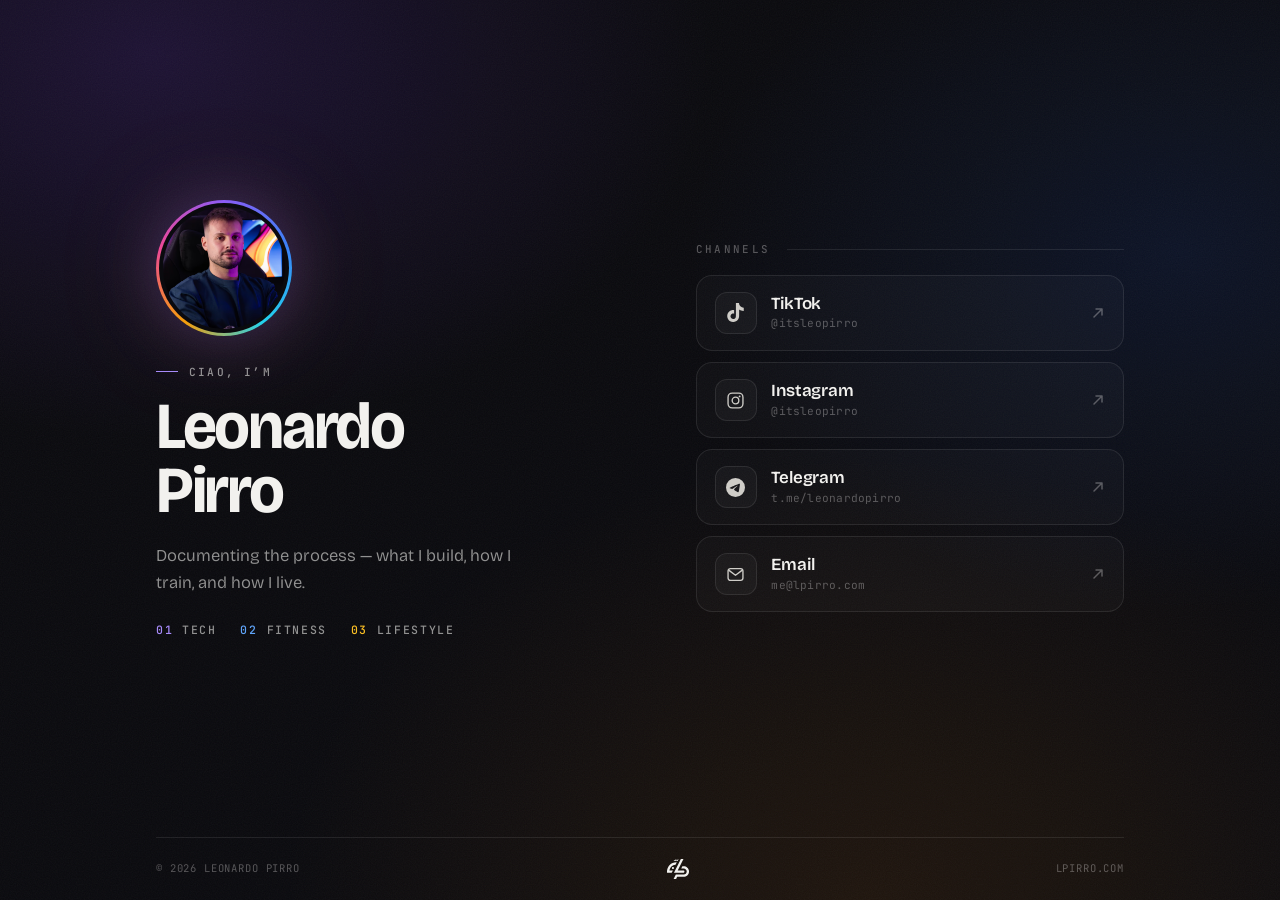
==== index.html @ 0eef1002 "Move brand logo from header to footer center Co-Authored-By: Claude Fable 5 <noreply@anthropic.com>" ====
<!doctype html>
<html lang="en">
<head>
  <meta charset="utf-8">
  <meta name="viewport" content="width=device-width, initial-scale=1, viewport-fit=cover">
  <title>Leonardo Pirro — Tech, Fitness &amp; Lifestyle</title>
  <meta name="description" content="Leonardo Pirro — content creator sharing tech, fitness and lifestyle. Find me on TikTok, Instagram and Telegram.">
  <meta name="color-scheme" content="dark">
  <meta name="theme-color" content="#0a0a0e">
  <link rel="canonical" href="https://lpirro.com/">

  <meta property="og:type" content="website">
  <meta property="og:url" content="https://lpirro.com/">
  <meta property="og:title" content="Leonardo Pirro — Tech, Fitness &amp; Lifestyle">
  <meta property="og:description" content="Content creator sharing tech, fitness and lifestyle. Find me on TikTok, Instagram and Telegram.">
  <meta property="og:image" content="https://lpirro.com/assets/profile.jpg">
  <meta name="twitter:card" content="summary">
  <meta name="twitter:title" content="Leonardo Pirro — Tech, Fitness &amp; Lifestyle">
  <meta name="twitter:image" content="https://lpirro.com/assets/profile.jpg">

  <link rel="icon" href="assets/favicon.svg" type="image/svg+xml">
  <link rel="icon" type="image/png" sizes="48x48" href="assets/favicon.png">
  <link rel="apple-touch-icon" href="assets/apple-touch-icon.png">

  <link rel="preconnect" href="https://fonts.googleapis.com">
  <link rel="preconnect" href="https://fonts.gstatic.com" crossorigin>
  <link href="https://fonts.googleapis.com/css2?family=Bricolage+Grotesque:opsz,wght@12..96,200..800&family=JetBrains+Mono:wght@400;500&display=swap" rel="stylesheet">

  <script type="application/ld+json">
  {
    "@context": "https://schema.org",
    "@type": "Person",
    "name": "Leonardo Pirro",
    "url": "https://lpirro.com",
    "email": "mailto:me@lpirro.com",
    "image": "https://lpirro.com/assets/profile.jpg",
    "sameAs": [
      "https://www.tiktok.com/@itsleopirro",
      "https://www.instagram.com/itsleopirro/",
      "https://t.me/leonardopirro"
    ],
    "knowsAbout": ["Technology", "Fitness", "Lifestyle"]
  }
  </script>

  <style>
    :root {
      --bg: #0a0a0e;
      --ink: #f2f1ee;
      --dim: rgba(242, 241, 238, 0.58);
      --faint: rgba(242, 241, 238, 0.32);
      --hairline: rgba(255, 255, 255, 0.09);
      --card: rgba(255, 255, 255, 0.025);
      --violet: #a78bfa;
      --blue: #60a5fa;
      --amber: #fbbf24;
      --font-display: "Bricolage Grotesque", "Helvetica Neue", Helvetica, sans-serif;
      --font-mono: "JetBrains Mono", ui-monospace, "SF Mono", monospace;
    }

    * { margin: 0; padding: 0; box-sizing: border-box; }

    html { -webkit-text-size-adjust: 100%; }

    body {
      background: var(--bg);
      color: var(--ink);
      font-family: var(--font-display);
      font-optical-sizing: auto;
      line-height: 1.5;
      -webkit-font-smoothing: antialiased;
      -webkit-tap-highlight-color: transparent;
      min-height: 100dvh;
    }

    /* ambient studio glow — echoes the portrait's room lighting */
    body::before {
      content: "";
      position: fixed;
      inset: 0;
      z-index: -2;
      background:
        radial-gradient(900px 620px at 12% 6%, rgba(124, 58, 237, 0.17), transparent 62%),
        radial-gradient(820px 600px at 92% 28%, rgba(37, 99, 235, 0.11), transparent 60%),
        radial-gradient(950px 720px at 68% 100%, rgba(217, 119, 6, 0.10), transparent 62%);
    }

    /* film grain */
    body::after {
      content: "";
      position: fixed;
      inset: 0;
      z-index: -1;
      pointer-events: none;
      opacity: 0.05;
      background-image: url("data:image/svg+xml,%3Csvg xmlns='http://www.w3.org/2000/svg' width='180' height='180'%3E%3Cfilter id='n'%3E%3CfeTurbulence type='fractalNoise' baseFrequency='0.85' numOctaves='2' stitchTiles='stitch'/%3E%3C/filter%3E%3Crect width='100%25' height='100%25' filter='url(%23n)'/%3E%3C/svg%3E");
    }

    ::selection { background: rgba(139, 92, 246, 0.45); color: var(--ink); }

    .page {
      min-height: 100dvh;
      display: flex;
      flex-direction: column;
      max-width: 30rem;
      margin: 0 auto;
      padding: clamp(2.5rem, 8vh, 4rem) 1.5rem 0;
    }

    main { flex: 1; }

    /* ---------- identity ---------- */

    .avatar {
      width: clamp(104px, 12vw, 136px);
      margin-bottom: 1.75rem;
    }

    @property --ang {
      syntax: "<angle>";
      initial-value: 0deg;
      inherits: false;
    }

    .avatar-ring {
      padding: 3px;
      border-radius: 50%;
      background: conic-gradient(from var(--ang),
        #8b5cf6, #3b82f6, #22d3ee, #f59e0b, #ec4899, #8b5cf6);
      box-shadow:
        0 0 70px -12px rgba(139, 92, 246, 0.45),
        0 0 120px -18px rgba(245, 158, 11, 0.28);
      animation: spin 9s linear infinite;
    }

    @keyframes spin { to { --ang: 360deg; } }

    .avatar-core {
      padding: 4px;
      background: var(--bg);
      border-radius: 50%;
    }

    .avatar-clip {
      border-radius: 50%;
      overflow: hidden;
    }

    .avatar img {
      display: block;
      width: 100%;
      height: auto;
      transform: scale(1.14);
      transform-origin: 46% 36%;
    }

    .eyebrow {
      display: flex;
      align-items: center;
      gap: 0.65rem;
      font-family: var(--font-mono);
      font-size: 0.7rem;
      font-weight: 500;
      letter-spacing: 0.2em;
      text-transform: uppercase;
      color: var(--dim);
      margin-bottom: 0.9rem;
    }

    .eyebrow::before {
      content: "";
      width: 1.4rem;
      height: 1px;
      background: var(--violet);
    }

    h1 {
      font-size: clamp(2.7rem, 9vw, 4.1rem);
      font-weight: 700;
      font-stretch: 95%;
      line-height: 0.98;
      letter-spacing: -0.035em;
      margin-bottom: 1.15rem;
    }

    .bio {
      font-size: 1.04rem;
      font-weight: 350;
      color: var(--dim);
      line-height: 1.65;
      max-width: 34ch;
      margin-bottom: 1.5rem;
    }

    .topics {
      list-style: none;
      display: flex;
      flex-wrap: wrap;
      gap: 0.5rem 1.5rem;
      font-family: var(--font-mono);
      font-size: 0.72rem;
      font-weight: 500;
      letter-spacing: 0.14em;
      text-transform: uppercase;
      color: var(--dim);
      margin-bottom: 3rem;
    }

    .topics .n { margin-right: 0.55rem; }
    .topics .n1 { color: var(--violet); }
    .topics .n2 { color: var(--blue); }
    .topics .n3 { color: var(--amber); }

    /* ---------- links ---------- */

    .channels-label {
      display: flex;
      align-items: center;
      gap: 1rem;
      font-family: var(--font-mono);
      font-size: 0.68rem;
      font-weight: 500;
      letter-spacing: 0.22em;
      text-transform: uppercase;
      color: var(--faint);
      margin-bottom: 1.1rem;
    }

    .channels-label::after {
      content: "";
      flex: 1;
      height: 1px;
      background: var(--hairline);
    }

    .links ul {
      list-style: none;
      display: flex;
      flex-direction: column;
      gap: 0.7rem;
    }

    .card {
      display: flex;
      align-items: center;
      gap: 0.9rem;
      padding: 0.85rem 1rem;
      border: 1px solid var(--hairline);
      border-radius: 1rem;
      background: var(--card);
      text-decoration: none;
      color: var(--ink);
      transition: border-color 0.25s ease, transform 0.25s cubic-bezier(0.4, 0, 0.2, 1), box-shadow 0.25s ease, background-color 0.25s ease;
    }

    .tile {
      flex: none;
      width: 42px;
      height: 42px;
      border-radius: 0.75rem;
      display: grid;
      place-items: center;
      border: 1px solid var(--hairline);
      background: rgba(255, 255, 255, 0.03);
      color: #cfcdc8;
      transition: color 0.25s ease, border-color 0.25s ease, background-color 0.25s ease;
    }

    .tile svg { width: 19px; height: 19px; }

    .meta { display: flex; flex-direction: column; gap: 0.1rem; min-width: 0; }

    .platform {
      font-size: 1.06rem;
      font-weight: 600;
      letter-spacing: -0.01em;
      line-height: 1.2;
    }

    .handle {
      font-family: var(--font-mono);
      font-size: 0.7rem;
      color: var(--faint);
      letter-spacing: 0.02em;
      white-space: nowrap;
      overflow: hidden;
      text-overflow: ellipsis;
    }

    .arrow {
      margin-left: auto;
      flex: none;
      color: var(--faint);
      transition: color 0.25s ease, transform 0.25s cubic-bezier(0.4, 0, 0.2, 1);
    }

    .card:hover,
    .card:focus-visible {
      border-color: color-mix(in srgb, var(--acc) 50%, transparent);
      background: color-mix(in srgb, var(--acc) 4%, var(--card));
      transform: translateY(-2px);
      box-shadow: 0 14px 38px -14px color-mix(in srgb, var(--acc) 38%, transparent);
    }

    .card:hover .tile,
    .card:focus-visible .tile {
      color: var(--acc);
      border-color: color-mix(in srgb, var(--acc) 45%, transparent);
      background: color-mix(in srgb, var(--acc) 10%, transparent);
    }

    .card:hover .arrow,
    .card:focus-visible .arrow {
      color: var(--acc);
      transform: translate(2px, -2px);
    }

    .card:focus-visible {
      outline: 2px solid color-mix(in srgb, var(--acc) 70%, transparent);
      outline-offset: 2px;
    }

    /* ---------- footer ---------- */

    footer {
      display: flex;
      justify-content: space-between;
      align-items: center;
      gap: 1rem;
      border-top: 1px solid var(--hairline);
      margin-top: 3.5rem;
      padding: 1.3rem 0 max(1.3rem, env(safe-area-inset-bottom));
      font-family: var(--font-mono);
      font-size: 0.66rem;
      letter-spacing: 0.08em;
      text-transform: uppercase;
      color: var(--faint);
    }

    .footer-mark svg {
      display: block;
      height: 20px;
      width: auto;
      color: var(--ink);
    }

    /* ---------- entrance ---------- */

    .a {
      animation: rise 0.85s cubic-bezier(0.16, 1, 0.3, 1) both;
      animation-delay: calc(var(--i) * 75ms);
    }

    @keyframes rise {
      from { opacity: 0; transform: translateY(18px); }
      to { opacity: 1; transform: none; }
    }

    @media (prefers-reduced-motion: reduce) {
      .a, .avatar-ring { animation: none; }
      .card, .arrow, .tile { transition: none; }
    }

    /* ---------- desktop: split studio layout ---------- */

    @media (min-width: 920px) {
      .page {
        max-width: 1080px;
        padding: 3rem clamp(2rem, 5vw, 3.5rem) 0;
      }

      main {
        display: grid;
        grid-template-columns: 1.05fr 1fr;
        gap: clamp(3rem, 7vw, 6rem);
        align-items: center;
        min-height: 0;
      }

      .identity { padding-bottom: 1rem; }

      .topics { margin-bottom: 0; }

      .links { align-self: center; }

      .card { padding: 1rem 1.15rem; }

      footer { margin-top: 2rem; }
    }

    @media (min-width: 920px) and (min-height: 640px) {
      main { min-height: calc(100dvh - 11rem); }
    }
  </style>
</head>
<body>
  <div class="page">
    <main>
      <header class="identity">
        <div class="avatar a" style="--i: 0">
          <div class="avatar-ring">
            <div class="avatar-core">
              <div class="avatar-clip">
                <picture>
                  <source srcset="assets/profile.avif" type="image/avif">
                  <img src="assets/profile.jpg" alt="Leonardo Pirro in his studio" width="512" height="512" fetchpriority="high">
                </picture>
              </div>
            </div>
          </div>
        </div>

        <p class="eyebrow a" style="--i: 1">Ciao, I&rsquo;m</p>

        <h1 class="a" style="--i: 2">Leonardo<br>Pirro</h1>

        <p class="bio a" style="--i: 3">
          Documenting the process &mdash; what I build,
          how I train, and how I live.
        </p>

        <ul class="topics a" style="--i: 4">
          <li><span class="n n1">01</span>Tech</li>
          <li><span class="n n2">02</span>Fitness</li>
          <li><span class="n n3">03</span>Lifestyle</li>
        </ul>
      </header>

      <section class="links" aria-label="Social channels">
        <h2 class="channels-label a" style="--i: 5">Channels</h2>
        <ul>
          <li class="a" style="--i: 6">
            <a class="card" style="--acc: #25f4ee" href="https://www.tiktok.com/@itsleopirro" target="_blank" rel="me noopener">
              <span class="tile" aria-hidden="true">
                <svg viewBox="0 0 24 24" fill="currentColor"><path d="M12.525.02c1.31-.02 2.61-.01 3.91-.02.08 1.53.63 3.09 1.75 4.17 1.12 1.11 2.7 1.62 4.24 1.79v4.03c-1.44-.05-2.89-.35-4.2-.97-.57-.26-1.1-.59-1.62-.93-.01 2.92.01 5.84-.02 8.75-.08 1.4-.54 2.79-1.35 3.94-1.31 1.92-3.58 3.17-5.91 3.21-1.43.08-2.86-.31-4.08-1.03-2.02-1.19-3.44-3.37-3.65-5.71-.02-.5-.03-1-.01-1.49.18-1.9 1.12-3.72 2.58-4.96 1.66-1.44 3.98-2.13 6.15-1.72.02 1.48-.04 2.96-.04 4.44-.99-.32-2.15-.23-3.02.37-.63.41-1.11 1.04-1.36 1.75-.21.51-.15 1.07-.14 1.61.24 1.64 1.82 3.02 3.5 2.87 1.12-.01 2.19-.66 2.77-1.61.19-.33.4-.67.41-1.06.1-1.79.06-3.57.07-5.36.01-4.03-.01-8.05.02-12.07z"/></svg>
              </span>
              <span class="meta">
                <span class="platform">TikTok</span>
                <span class="handle">@itsleopirro</span>
              </span>
              <svg class="arrow" aria-hidden="true" width="14" height="14" viewBox="0 0 14 14" fill="none"><path d="M3 11 11 3M5 3h6v6" stroke="currentColor" stroke-width="1.5" stroke-linecap="round" stroke-linejoin="round"/></svg>
            </a>
          </li>
          <li class="a" style="--i: 7">
            <a class="card" style="--acc: #e1306c" href="https://www.instagram.com/itsleopirro/" target="_blank" rel="me noopener">
              <span class="tile" aria-hidden="true">
                <svg viewBox="0 0 24 24" fill="none"><rect x="2.6" y="2.6" width="18.8" height="18.8" rx="5.2" stroke="currentColor" stroke-width="1.7"/><circle cx="12" cy="12" r="4.2" stroke="currentColor" stroke-width="1.7"/><circle cx="17.2" cy="6.8" r="1.2" fill="currentColor"/></svg>
              </span>
              <span class="meta">
                <span class="platform">Instagram</span>
                <span class="handle">@itsleopirro</span>
              </span>
              <svg class="arrow" aria-hidden="true" width="14" height="14" viewBox="0 0 14 14" fill="none"><path d="M3 11 11 3M5 3h6v6" stroke="currentColor" stroke-width="1.5" stroke-linecap="round" stroke-linejoin="round"/></svg>
            </a>
          </li>
          <li class="a" style="--i: 8">
            <a class="card" style="--acc: #2aabee" href="https://t.me/leonardopirro" target="_blank" rel="me noopener">
              <span class="tile" aria-hidden="true">
                <svg viewBox="0 0 24 24" fill="currentColor"><path d="M11.944 0A12 12 0 0 0 0 12a12 12 0 0 0 12 12 12 12 0 0 0 12-12A12 12 0 0 0 12 0a12 12 0 0 0-.056 0zm4.962 7.224c.1-.002.321.023.465.14a.506.506 0 0 1 .171.325c.016.093.036.306.02.472-.18 1.898-.962 6.502-1.36 8.627-.168.9-.499 1.201-.82 1.23-.696.065-1.225-.46-1.9-.902-1.056-.693-1.653-1.124-2.678-1.8-1.185-.78-.417-1.21.258-1.91.177-.184 3.247-2.977 3.307-3.23.007-.032.014-.15-.056-.212s-.174-.041-.249-.024c-.106.024-1.793 1.14-5.061 3.345-.48.33-.913.49-1.302.48-.428-.008-1.252-.241-1.865-.44-.752-.245-1.349-.374-1.297-.789.027-.216.325-.437.893-.663 3.498-1.524 5.83-2.529 6.998-3.014 3.332-1.386 4.025-1.627 4.476-1.635z"/></svg>
              </span>
              <span class="meta">
                <span class="platform">Telegram</span>
                <span class="handle">t.me/leonardopirro</span>
              </span>
              <svg class="arrow" aria-hidden="true" width="14" height="14" viewBox="0 0 14 14" fill="none"><path d="M3 11 11 3M5 3h6v6" stroke="currentColor" stroke-width="1.5" stroke-linecap="round" stroke-linejoin="round"/></svg>
            </a>
          </li>
          <li class="a" style="--i: 9">
            <a class="card" style="--acc: #fbbf24" href="mailto:me@lpirro.com">
              <span class="tile" aria-hidden="true">
                <svg viewBox="0 0 24 24" fill="none"><rect x="2.6" y="4.6" width="18.8" height="14.8" rx="3" stroke="currentColor" stroke-width="1.7"/><path d="m3.8 6.8 8.2 6.2 8.2-6.2" stroke="currentColor" stroke-width="1.7" stroke-linecap="round" stroke-linejoin="round"/></svg>
              </span>
              <span class="meta">
                <span class="platform">Email</span>
                <span class="handle">me@lpirro.com</span>
              </span>
              <svg class="arrow" aria-hidden="true" width="14" height="14" viewBox="0 0 14 14" fill="none"><path d="M3 11 11 3M5 3h6v6" stroke="currentColor" stroke-width="1.5" stroke-linecap="round" stroke-linejoin="round"/></svg>
            </a>
          </li>
        </ul>
      </section>
    </main>

    <footer class="a" style="--i: 10">
      <span>&copy; <span id="y">2026</span> Leonardo Pirro</span>
      <span class="footer-mark" aria-hidden="true">
        <svg viewBox="0 0 1084 984" fill="currentColor" xmlns="http://www.w3.org/2000/svg">
          <path d="M571.72 0L418.34 99.63H521.45L571.72 0Z"/>
          <path d="M471.71 0L318.33 99.63H421.44L471.71 0Z"/>
          <path d="M821.82 355.11H757.39L699.72 469H821.82C903.44 469 969.82 535.41 969.82 617C969.82 698.59 903.41 765 821.82 765H432.7L416.92 796.3C384.27 861.12 338.28 952.09 322.16 984H449.76C465.56 952.74 485.02 914.22 502.81 878.95H821.81C966.23 878.95 1083.71 761.47 1083.71 617.05C1083.71 472.63 966.24 355.11 821.82 355.11Z"/>
          <path d="M857.76 618.59C857.76 603.489 851.761 589.006 841.083 578.327C830.404 567.649 815.921 561.65 800.82 561.65H526.39L810.34 0H683L342.15 675.53H802.59C817.384 675.075 831.419 668.875 841.719 658.245C852.018 647.615 857.772 633.391 857.76 618.59Z"/>
          <path d="M290.64 561.08H121C122.74 551.31 125 540.65 127.87 529.37C144.41 464.84 173.51 411.32 214.35 370.29C265.09 319.29 334.15 288.61 420.18 278.6L480 160C403.79 160.54 334.73 172.84 274.66 196.61C219.75 218.34 171.66 249.83 131.76 290.23C-0.76004 424.39 -2.43357e-05 611.38 -2.43357e-05 619.28L0.679976 676.09H232.61L290.64 561.08Z"/>
          <path d="M292.65 493.53C319.988 493.53 342.15 471.368 342.15 444.03C342.15 416.692 319.988 394.53 292.65 394.53C265.312 394.53 243.15 416.692 243.15 444.03C243.15 471.368 265.312 493.53 292.65 493.53Z"/>
        </svg>
      </span>
      <span>lpirro.com</span>
    </footer>
  </div>

  <script>document.getElementById("y").textContent = new Date().getFullYear();</script>
</body>
</html>
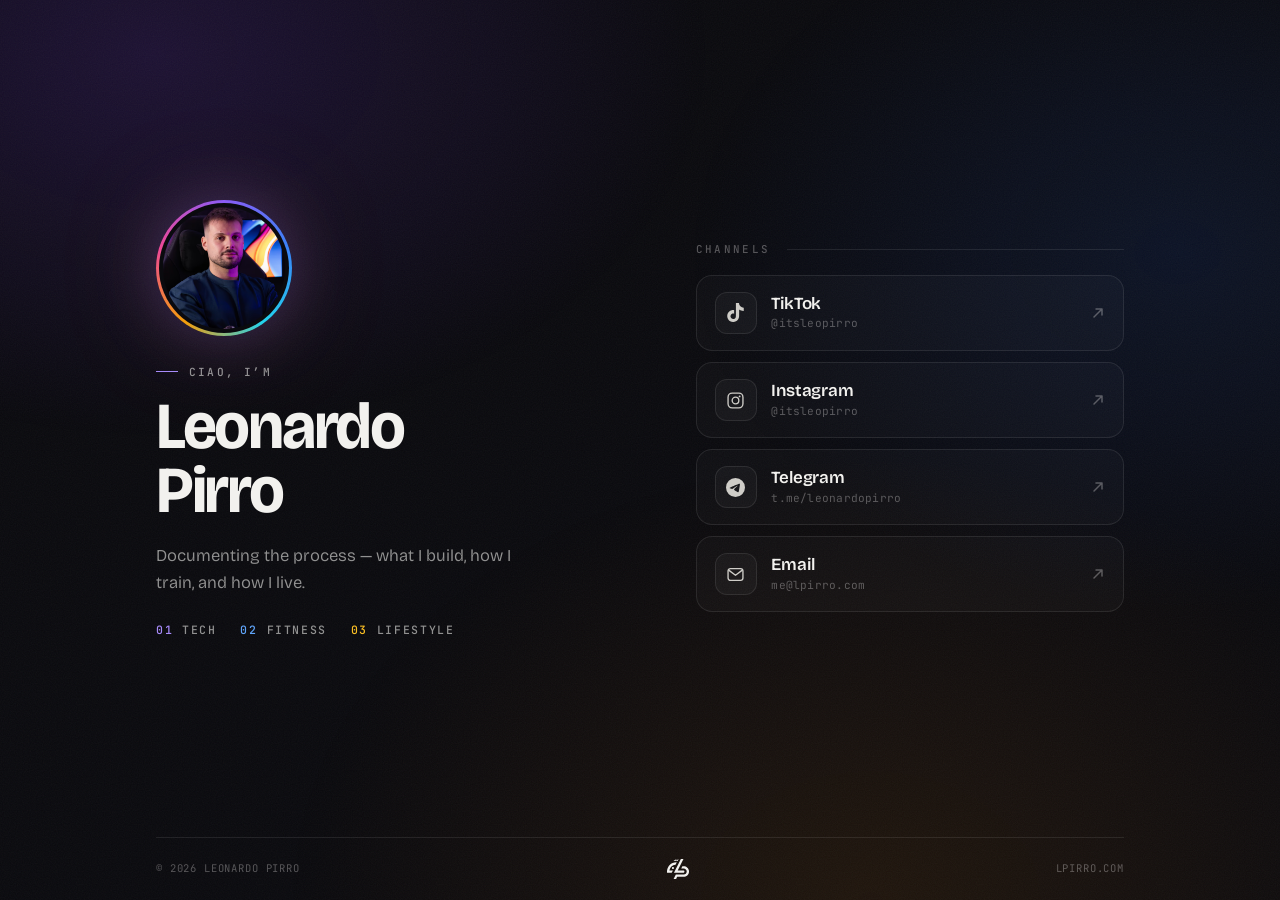
==== commit 6c309597: "Add Google Analytics (GA4) gtag.js with measurement ID G-3M2TTQP90J, plus a channel_click event (wit" ====
--- a/index.html
+++ b/index.html
@@ -3,20 +3,34 @@
 <head>
   <meta charset="utf-8">
   <meta name="viewport" content="width=device-width, initial-scale=1, viewport-fit=cover">
-  <title>Leonardo Pirro — Tech, Fitness &amp; Lifestyle</title>
-  <meta name="description" content="Leonardo Pirro — content creator sharing tech, fitness and lifestyle. Find me on TikTok, Instagram and Telegram.">
+
+  <!-- Google Analytics (GA4) -->
+  <script async src="https://www.googletagmanager.com/gtag/js?id=G-3M2TTQP90J"></script>
+  <script>
+    window.dataLayer = window.dataLayer || [];
+    function gtag(){dataLayer.push(arguments);}
+    gtag("js", new Date());
+    gtag("config", "G-3M2TTQP90J");
+  </script>
+
+  <title>Leonardo Pirro - Connect with me</title>
+  <meta name="description" content="Tech, fitness e lifestyle. Qui puoi trovare tutti i miei link social e la mia email.">
   <meta name="color-scheme" content="dark">
   <meta name="theme-color" content="#0a0a0e">
   <link rel="canonical" href="https://lpirro.com/">
 
   <meta property="og:type" content="website">
   <meta property="og:url" content="https://lpirro.com/">
-  <meta property="og:title" content="Leonardo Pirro — Tech, Fitness &amp; Lifestyle">
-  <meta property="og:description" content="Content creator sharing tech, fitness and lifestyle. Find me on TikTok, Instagram and Telegram.">
-  <meta property="og:image" content="https://lpirro.com/assets/profile.jpg">
-  <meta name="twitter:card" content="summary">
-  <meta name="twitter:title" content="Leonardo Pirro — Tech, Fitness &amp; Lifestyle">
-  <meta name="twitter:image" content="https://lpirro.com/assets/profile.jpg">
+  <meta property="og:title" content="Leonardo Pirro - Connect with me">
+  <meta property="og:description" content="Tech, fitness e lifestyle. Qui puoi trovare tutti i miei link social e la mia email.">
+  <meta property="og:image" content="https://lpirro.com/assets/og.jpg">
+  <meta property="og:image:width" content="1200">
+  <meta property="og:image:height" content="630">
+  <meta property="og:image:alt" content="Leonardo Pirro — Follow me">
+  <meta name="twitter:card" content="summary_large_image">
+  <meta name="twitter:title" content="Leonardo Pirro - Connect with me">
+  <meta name="twitter:description" content="Tech, fitness e lifestyle. Qui puoi trovare tutti i miei link social e la mia email.">
+  <meta name="twitter:image" content="https://lpirro.com/assets/og.jpg">
 
   <link rel="icon" href="assets/favicon.svg" type="image/svg+xml">
   <link rel="icon" type="image/png" sizes="48x48" href="assets/favicon.png">
@@ -497,6 +511,17 @@
     </footer>
   </div>
 
-  <script>document.getElementById("y").textContent = new Date().getFullYear();</script>
+  <script>
+    document.getElementById("y").textContent = new Date().getFullYear();
+    document.querySelectorAll(".card").forEach(function (card) {
+      card.addEventListener("click", function () {
+        if (typeof gtag === "function") {
+          gtag("event", "channel_click", {
+            channel: card.querySelector(".platform").textContent.trim()
+          });
+        }
+      });
+    });
+  </script>
 </body>
 </html>
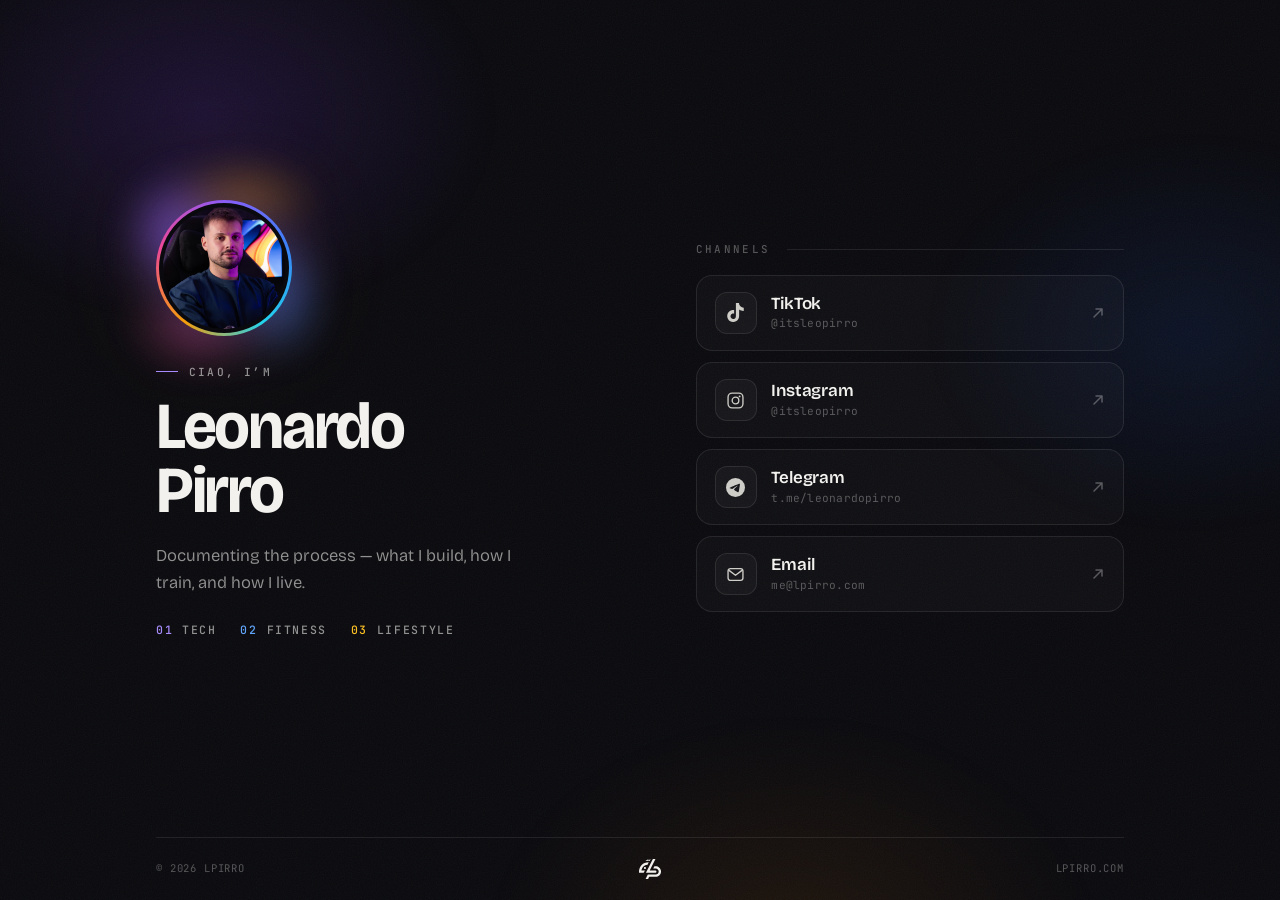
==== commit e2228658: "Add speech-like aura animation and update footer text The avatar halo now pulses outward in an irreg" ====
--- a/index.html
+++ b/index.html
@@ -87,16 +87,64 @@
       min-height: 100dvh;
     }
 
-    /* ambient studio glow — echoes the portrait's room lighting */
-    body::before {
-      content: "";
+    /* ambient studio glow — echoes the portrait's room lighting, drifting slowly */
+    .glows {
       position: fixed;
       inset: 0;
       z-index: -2;
-      background:
-        radial-gradient(900px 620px at 12% 6%, rgba(124, 58, 237, 0.17), transparent 62%),
-        radial-gradient(820px 600px at 92% 28%, rgba(37, 99, 235, 0.11), transparent 60%),
-        radial-gradient(950px 720px at 68% 100%, rgba(217, 119, 6, 0.10), transparent 62%);
+      overflow: hidden;
+      pointer-events: none;
+    }
+
+    .glow {
+      position: absolute;
+      border-radius: 50%;
+      will-change: transform;
+    }
+
+    .glow-violet {
+      width: 64vmax;
+      height: 46vmax;
+      left: -16vmax;
+      top: -14vmax;
+      background: radial-gradient(closest-side, rgba(124, 58, 237, 0.17), transparent 72%);
+      animation: drift-a 28s ease-in-out infinite;
+    }
+
+    .glow-blue {
+      width: 58vmax;
+      height: 44vmax;
+      right: -22vmax;
+      top: 4vmax;
+      background: radial-gradient(closest-side, rgba(37, 99, 235, 0.11), transparent 72%);
+      animation: drift-b 38s ease-in-out infinite;
+    }
+
+    .glow-amber {
+      width: 68vmax;
+      height: 52vmax;
+      left: 28vmax;
+      bottom: -30vmax;
+      background: radial-gradient(closest-side, rgba(217, 119, 6, 0.10), transparent 72%);
+      animation: drift-c 46s ease-in-out infinite;
+    }
+
+    @keyframes drift-a {
+      0%, 100% { transform: translate3d(0, 0, 0) scale(1); opacity: 1; }
+      33%      { transform: translate3d(5vmax, 3vmax, 0) scale(1.1); opacity: 0.85; }
+      66%      { transform: translate3d(-3vmax, 6vmax, 0) scale(0.95); opacity: 1; }
+    }
+
+    @keyframes drift-b {
+      0%, 100% { transform: translate3d(0, 0, 0) scale(1); opacity: 0.9; }
+      40%      { transform: translate3d(-6vmax, 5vmax, 0) scale(1.12); opacity: 1; }
+      70%      { transform: translate3d(2vmax, -4vmax, 0) scale(0.97); opacity: 0.8; }
+    }
+
+    @keyframes drift-c {
+      0%, 100% { transform: translate3d(0, 0, 0) scale(1); opacity: 0.95; }
+      45%      { transform: translate3d(-7vmax, -4vmax, 0) scale(1.08); opacity: 1; }
+      75%      { transform: translate3d(4vmax, 2vmax, 0) scale(1.02); opacity: 0.85; }
     }
 
     /* film grain */
@@ -126,8 +174,67 @@
     /* ---------- identity ---------- */
 
     .avatar {
+      position: relative;
       width: clamp(104px, 12vw, 136px);
       margin-bottom: 1.75rem;
+    }
+
+    /* multicolor aura that pulses behind the portrait, like speech */
+    .avatar::before {
+      content: "";
+      position: absolute;
+      inset: -42%;
+      z-index: -1;
+      border-radius: 50%;
+      background:
+        radial-gradient(closest-side at 30% 35%, rgba(139, 92, 246, 0.60), transparent 70%),
+        radial-gradient(closest-side at 72% 62%, rgba(59, 130, 246, 0.46), transparent 70%),
+        radial-gradient(closest-side at 58% 22%, rgba(245, 158, 11, 0.36), transparent 72%),
+        radial-gradient(closest-side at 38% 75%, rgba(236, 72, 153, 0.32), transparent 72%);
+      filter: blur(16px);
+      animation: talk 7.5s ease-in-out infinite;
+      will-change: transform, opacity;
+    }
+
+    /* irregular cadence — syllables, emphasis, a pause — not a metronome */
+    @keyframes talk {
+      0%   { transform: scale(1);    opacity: 0.74; }
+      11%  { transform: scale(1.08); opacity: 0.9; }
+      21%  { transform: scale(1);    opacity: 0.77; }
+      33%  { transform: scale(1.13); opacity: 0.97; }
+      44%  { transform: scale(1.04); opacity: 0.82; }
+      57%  { transform: scale(1.17); opacity: 1; }
+      71%  { transform: scale(1.01); opacity: 0.76; }
+      83%  { transform: scale(1.08); opacity: 0.9; }
+      100% { transform: scale(1);    opacity: 0.74; }
+    }
+
+    /* soft wave radiating outward, like sound */
+    .avatar::after {
+      content: "";
+      position: absolute;
+      inset: -34%;
+      z-index: -1;
+      border-radius: 50%;
+      background: radial-gradient(closest-side,
+        transparent 55%,
+        rgba(139, 92, 246, 0.32) 72%,
+        rgba(59, 130, 246, 0.20) 83%,
+        transparent 97%);
+      filter: blur(10px);
+      opacity: 0;
+      animation: ripple 5.6s ease-out infinite;
+      will-change: transform, opacity;
+    }
+
+    @keyframes ripple {
+      0%   { transform: scale(0.92); opacity: 0; }
+      10%  { opacity: 0.58; }
+      42%  { transform: scale(1.2); opacity: 0; }
+      48%  { transform: scale(0.94); opacity: 0; }
+      57%  { opacity: 0.45; }
+      88%  { transform: scale(1.24); opacity: 0; }
+      100% { transform: scale(0.92); opacity: 0; }
     }
 
     @property --ang {
@@ -371,7 +478,7 @@
     }
 
     @media (prefers-reduced-motion: reduce) {
-      .a, .avatar-ring { animation: none; }
+      .a, .avatar-ring, .glow, .avatar::before, .avatar::after { animation: none; }
       .card, .arrow, .tile { transition: none; }
     }
 
@@ -408,6 +515,11 @@
   </style>
 </head>
 <body>
+  <div class="glows" aria-hidden="true">
+    <span class="glow glow-violet"></span>
+    <span class="glow glow-blue"></span>
+    <span class="glow glow-amber"></span>
+  </div>
   <div class="page">
     <main>
       <header class="identity">
@@ -496,7 +608,7 @@
     </main>
 
     <footer class="a" style="--i: 10">
-      <span>&copy; <span id="y">2026</span> Leonardo Pirro</span>
+      <span>&copy; <span id="y">2026</span> LPirro</span>
       <span class="footer-mark" aria-hidden="true">
         <svg viewBox="0 0 1084 984" fill="currentColor" xmlns="http://www.w3.org/2000/svg">
           <path d="M571.72 0L418.34 99.63H521.45L571.72 0Z"/>
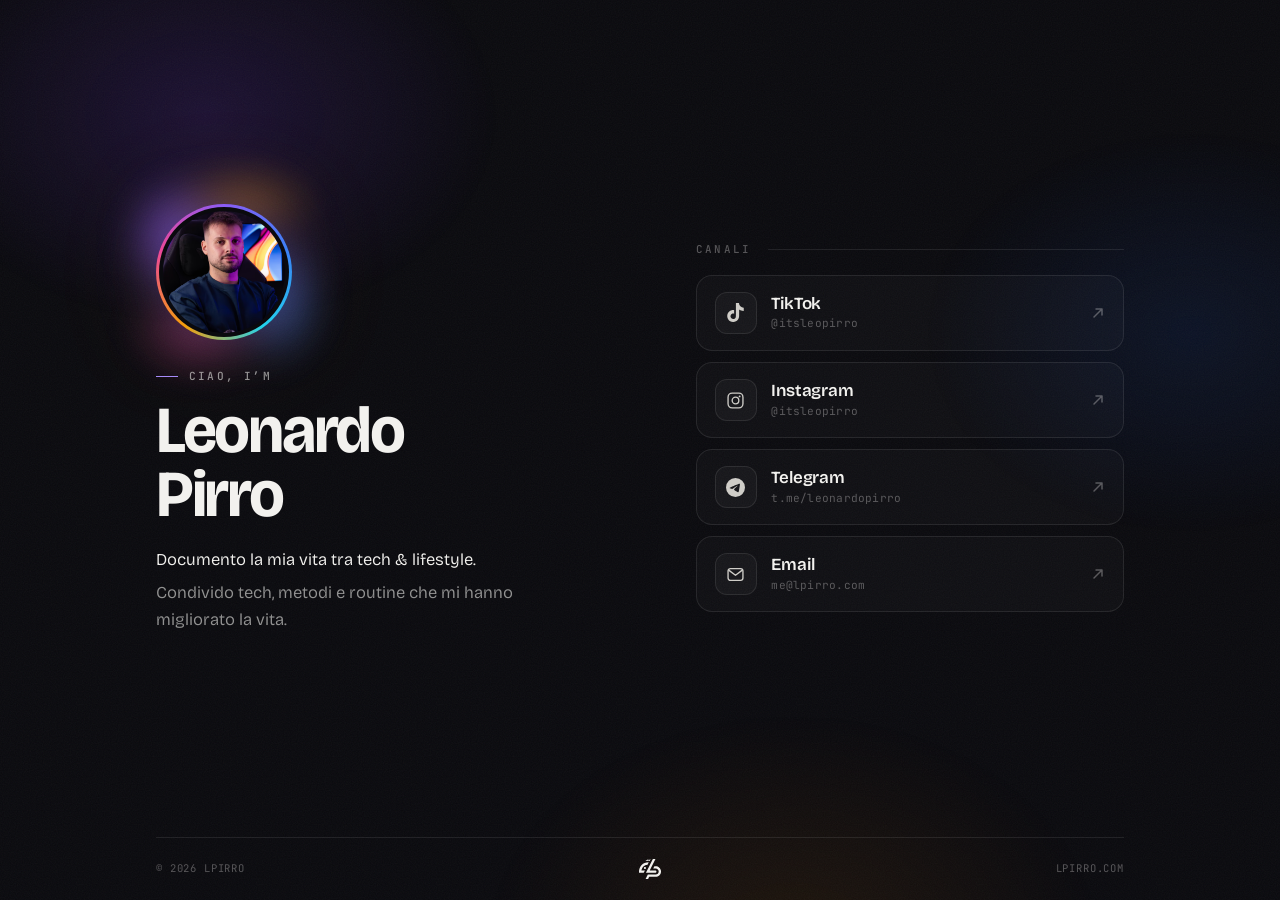
==== commit 4da13395: "Add 'Dai miei video' affiliate section and switch copy to Italian - New product cards on the home (l" ====
--- a/index.html
+++ b/index.html
@@ -1,5 +1,5 @@
 <!doctype html>
-<html lang="en">
+<html lang="it">
 <head>
   <meta charset="utf-8">
   <meta name="viewport" content="width=device-width, initial-scale=1, viewport-fit=cover">
@@ -13,23 +13,23 @@
     gtag("config", "G-3M2TTQP90J");
   </script>
 
-  <title>Leonardo Pirro - Connect with me</title>
-  <meta name="description" content="Tech, fitness e lifestyle. Qui puoi trovare tutti i miei link social e la mia email.">
+  <title>Leonardo Pirro - Tutti i miei link</title>
+  <meta name="description" content="Documento la mia vita tra tech &amp; lifestyle. Qui trovi i prodotti dei miei video, i miei canali social e la mia email.">
   <meta name="color-scheme" content="dark">
   <meta name="theme-color" content="#0a0a0e">
   <link rel="canonical" href="https://lpirro.com/">
 
   <meta property="og:type" content="website">
   <meta property="og:url" content="https://lpirro.com/">
-  <meta property="og:title" content="Leonardo Pirro - Connect with me">
-  <meta property="og:description" content="Tech, fitness e lifestyle. Qui puoi trovare tutti i miei link social e la mia email.">
+  <meta property="og:title" content="Leonardo Pirro - Tutti i miei link">
+  <meta property="og:description" content="Documento la mia vita tra tech &amp; lifestyle. Qui trovi i prodotti dei miei video, i miei canali social e la mia email.">
   <meta property="og:image" content="https://lpirro.com/assets/og.jpg">
   <meta property="og:image:width" content="1200">
   <meta property="og:image:height" content="630">
-  <meta property="og:image:alt" content="Leonardo Pirro — Follow me">
+  <meta property="og:image:alt" content="Leonardo Pirro — Seguimi">
   <meta name="twitter:card" content="summary_large_image">
-  <meta name="twitter:title" content="Leonardo Pirro - Connect with me">
-  <meta name="twitter:description" content="Tech, fitness e lifestyle. Qui puoi trovare tutti i miei link social e la mia email.">
+  <meta name="twitter:title" content="Leonardo Pirro - Tutti i miei link">
+  <meta name="twitter:description" content="Documento la mia vita tra tech &amp; lifestyle. Qui trovi i prodotti dei miei video, i miei canali social e la mia email.">
   <meta name="twitter:image" content="https://lpirro.com/assets/og.jpg">
 
   <link rel="icon" href="assets/favicon.svg" type="image/svg+xml">
@@ -57,462 +57,7 @@
   }
   </script>
 
-  <style>
-    :root {
-      --bg: #0a0a0e;
-      --ink: #f2f1ee;
-      --dim: rgba(242, 241, 238, 0.58);
-      --faint: rgba(242, 241, 238, 0.32);
-      --hairline: rgba(255, 255, 255, 0.09);
-      --card: rgba(255, 255, 255, 0.025);
-      --violet: #a78bfa;
-      --blue: #60a5fa;
-      --amber: #fbbf24;
-      --font-display: "Bricolage Grotesque", "Helvetica Neue", Helvetica, sans-serif;
-      --font-mono: "JetBrains Mono", ui-monospace, "SF Mono", monospace;
-    }
-
-    * { margin: 0; padding: 0; box-sizing: border-box; }
-
-    html { -webkit-text-size-adjust: 100%; }
-
-    body {
-      background: var(--bg);
-      color: var(--ink);
-      font-family: var(--font-display);
-      font-optical-sizing: auto;
-      line-height: 1.5;
-      -webkit-font-smoothing: antialiased;
-      -webkit-tap-highlight-color: transparent;
-      min-height: 100dvh;
-    }
-
-    /* ambient studio glow — echoes the portrait's room lighting, drifting slowly */
-    .glows {
-      position: fixed;
-      inset: 0;
-      z-index: -2;
-      overflow: hidden;
-      pointer-events: none;
-    }
-
-    .glow {
-      position: absolute;
-      border-radius: 50%;
-      will-change: transform;
-    }
-
-    .glow-violet {
-      width: 64vmax;
-      height: 46vmax;
-      left: -16vmax;
-      top: -14vmax;
-      background: radial-gradient(closest-side, rgba(124, 58, 237, 0.17), transparent 72%);
-      animation: drift-a 28s ease-in-out infinite;
-    }
-
-    .glow-blue {
-      width: 58vmax;
-      height: 44vmax;
-      right: -22vmax;
-      top: 4vmax;
-      background: radial-gradient(closest-side, rgba(37, 99, 235, 0.11), transparent 72%);
-      animation: drift-b 38s ease-in-out infinite;
-    }
-
-    .glow-amber {
-      width: 68vmax;
-      height: 52vmax;
-      left: 28vmax;
-      bottom: -30vmax;
-      background: radial-gradient(closest-side, rgba(217, 119, 6, 0.10), transparent 72%);
-      animation: drift-c 46s ease-in-out infinite;
-    }
-
-    @keyframes drift-a {
-      0%, 100% { transform: translate3d(0, 0, 0) scale(1); opacity: 1; }
-      33%      { transform: translate3d(5vmax, 3vmax, 0) scale(1.1); opacity: 0.85; }
-      66%      { transform: translate3d(-3vmax, 6vmax, 0) scale(0.95); opacity: 1; }
-    }
-
-    @keyframes drift-b {
-      0%, 100% { transform: translate3d(0, 0, 0) scale(1); opacity: 0.9; }
-      40%      { transform: translate3d(-6vmax, 5vmax, 0) scale(1.12); opacity: 1; }
-      70%      { transform: translate3d(2vmax, -4vmax, 0) scale(0.97); opacity: 0.8; }
-    }
-
-    @keyframes drift-c {
-      0%, 100% { transform: translate3d(0, 0, 0) scale(1); opacity: 0.95; }
-      45%      { transform: translate3d(-7vmax, -4vmax, 0) scale(1.08); opacity: 1; }
-      75%      { transform: translate3d(4vmax, 2vmax, 0) scale(1.02); opacity: 0.85; }
-    }
-
-    /* film grain */
-    body::after {
-      content: "";
-      position: fixed;
-      inset: 0;
-      z-index: -1;
-      pointer-events: none;
-      opacity: 0.05;
-      background-image: url("data:image/svg+xml,%3Csvg xmlns='http://www.w3.org/2000/svg' width='180' height='180'%3E%3Cfilter id='n'%3E%3CfeTurbulence type='fractalNoise' baseFrequency='0.85' numOctaves='2' stitchTiles='stitch'/%3E%3C/filter%3E%3Crect width='100%25' height='100%25' filter='url(%23n)'/%3E%3C/svg%3E");
-    }
-
-    ::selection { background: rgba(139, 92, 246, 0.45); color: var(--ink); }
-
-    .page {
-      min-height: 100dvh;
-      display: flex;
-      flex-direction: column;
-      max-width: 30rem;
-      margin: 0 auto;
-      padding: clamp(2.5rem, 8vh, 4rem) 1.5rem 0;
-    }
-
-    main { flex: 1; }
-
-    /* ---------- identity ---------- */
-
-    .avatar {
-      position: relative;
-      width: clamp(104px, 12vw, 136px);
-      margin-bottom: 1.75rem;
-    }
-
-    /* multicolor aura that pulses behind the portrait, like speech */
-    .avatar::before {
-      content: "";
-      position: absolute;
-      inset: -42%;
-      z-index: -1;
-      border-radius: 50%;
-      background:
-        radial-gradient(closest-side at 30% 35%, rgba(139, 92, 246, 0.60), transparent 70%),
-        radial-gradient(closest-side at 72% 62%, rgba(59, 130, 246, 0.46), transparent 70%),
-        radial-gradient(closest-side at 58% 22%, rgba(245, 158, 11, 0.36), transparent 72%),
-        radial-gradient(closest-side at 38% 75%, rgba(236, 72, 153, 0.32), transparent 72%);
-      filter: blur(16px);
-      animation: talk 7.5s ease-in-out infinite;
-      will-change: transform, opacity;
-    }
-
-    /* irregular cadence — syllables, emphasis, a pause — not a metronome */
-    @keyframes talk {
-      0%   { transform: scale(1);    opacity: 0.74; }
-      11%  { transform: scale(1.08); opacity: 0.9; }
-      21%  { transform: scale(1);    opacity: 0.77; }
-      33%  { transform: scale(1.13); opacity: 0.97; }
-      44%  { transform: scale(1.04); opacity: 0.82; }
-      57%  { transform: scale(1.17); opacity: 1; }
-      71%  { transform: scale(1.01); opacity: 0.76; }
-      83%  { transform: scale(1.08); opacity: 0.9; }
-      100% { transform: scale(1);    opacity: 0.74; }
-    }
-
-    /* soft wave radiating outward, like sound */
-    .avatar::after {
-      content: "";
-      position: absolute;
-      inset: -34%;
-      z-index: -1;
-      border-radius: 50%;
-      background: radial-gradient(closest-side,
-        transparent 55%,
-        rgba(139, 92, 246, 0.32) 72%,
-        rgba(59, 130, 246, 0.20) 83%,
-        transparent 97%);
-      filter: blur(10px);
-      opacity: 0;
-      animation: ripple 5.6s ease-out infinite;
-      will-change: transform, opacity;
-    }
-
-    @keyframes ripple {
-      0%   { transform: scale(0.92); opacity: 0; }
-      10%  { opacity: 0.58; }
-      42%  { transform: scale(1.2); opacity: 0; }
-      48%  { transform: scale(0.94); opacity: 0; }
-      57%  { opacity: 0.45; }
-      88%  { transform: scale(1.24); opacity: 0; }
-      100% { transform: scale(0.92); opacity: 0; }
-    }
-
-    @property --ang {
-      syntax: "<angle>";
-      initial-value: 0deg;
-      inherits: false;
-    }
-
-    .avatar-ring {
-      padding: 3px;
-      border-radius: 50%;
-      background: conic-gradient(from var(--ang),
-        #8b5cf6, #3b82f6, #22d3ee, #f59e0b, #ec4899, #8b5cf6);
-      box-shadow:
-        0 0 70px -12px rgba(139, 92, 246, 0.45),
-        0 0 120px -18px rgba(245, 158, 11, 0.28);
-      animation: spin 9s linear infinite;
-    }
-
-    @keyframes spin { to { --ang: 360deg; } }
-
-    .avatar-core {
-      padding: 4px;
-      background: var(--bg);
-      border-radius: 50%;
-    }
-
-    .avatar-clip {
-      border-radius: 50%;
-      overflow: hidden;
-    }
-
-    .avatar img {
-      display: block;
-      width: 100%;
-      height: auto;
-      transform: scale(1.14);
-      transform-origin: 46% 36%;
-    }
-
-    .eyebrow {
-      display: flex;
-      align-items: center;
-      gap: 0.65rem;
-      font-family: var(--font-mono);
-      font-size: 0.7rem;
-      font-weight: 500;
-      letter-spacing: 0.2em;
-      text-transform: uppercase;
-      color: var(--dim);
-      margin-bottom: 0.9rem;
-    }
-
-    .eyebrow::before {
-      content: "";
-      width: 1.4rem;
-      height: 1px;
-      background: var(--violet);
-    }
-
-    h1 {
-      font-size: clamp(2.7rem, 9vw, 4.1rem);
-      font-weight: 700;
-      font-stretch: 95%;
-      line-height: 0.98;
-      letter-spacing: -0.035em;
-      margin-bottom: 1.15rem;
-    }
-
-    .bio {
-      font-size: 1.04rem;
-      font-weight: 350;
-      color: var(--dim);
-      line-height: 1.65;
-      max-width: 34ch;
-      margin-bottom: 1.5rem;
-    }
-
-    .topics {
-      list-style: none;
-      display: flex;
-      flex-wrap: wrap;
-      gap: 0.5rem 1.5rem;
-      font-family: var(--font-mono);
-      font-size: 0.72rem;
-      font-weight: 500;
-      letter-spacing: 0.14em;
-      text-transform: uppercase;
-      color: var(--dim);
-      margin-bottom: 3rem;
-    }
-
-    .topics .n { margin-right: 0.55rem; }
-    .topics .n1 { color: var(--violet); }
-    .topics .n2 { color: var(--blue); }
-    .topics .n3 { color: var(--amber); }
-
-    /* ---------- links ---------- */
-
-    .channels-label {
-      display: flex;
-      align-items: center;
-      gap: 1rem;
-      font-family: var(--font-mono);
-      font-size: 0.68rem;
-      font-weight: 500;
-      letter-spacing: 0.22em;
-      text-transform: uppercase;
-      color: var(--faint);
-      margin-bottom: 1.1rem;
-    }
-
-    .channels-label::after {
-      content: "";
-      flex: 1;
-      height: 1px;
-      background: var(--hairline);
-    }
-
-    .links ul {
-      list-style: none;
-      display: flex;
-      flex-direction: column;
-      gap: 0.7rem;
-    }
-
-    .card {
-      display: flex;
-      align-items: center;
-      gap: 0.9rem;
-      padding: 0.85rem 1rem;
-      border: 1px solid var(--hairline);
-      border-radius: 1rem;
-      background: var(--card);
-      text-decoration: none;
-      color: var(--ink);
-      transition: border-color 0.25s ease, transform 0.25s cubic-bezier(0.4, 0, 0.2, 1), box-shadow 0.25s ease, background-color 0.25s ease;
-    }
-
-    .tile {
-      flex: none;
-      width: 42px;
-      height: 42px;
-      border-radius: 0.75rem;
-      display: grid;
-      place-items: center;
-      border: 1px solid var(--hairline);
-      background: rgba(255, 255, 255, 0.03);
-      color: #cfcdc8;
-      transition: color 0.25s ease, border-color 0.25s ease, background-color 0.25s ease;
-    }
-
-    .tile svg { width: 19px; height: 19px; }
-
-    .meta { display: flex; flex-direction: column; gap: 0.1rem; min-width: 0; }
-
-    .platform {
-      font-size: 1.06rem;
-      font-weight: 600;
-      letter-spacing: -0.01em;
-      line-height: 1.2;
-    }
-
-    .handle {
-      font-family: var(--font-mono);
-      font-size: 0.7rem;
-      color: var(--faint);
-      letter-spacing: 0.02em;
-      white-space: nowrap;
-      overflow: hidden;
-      text-overflow: ellipsis;
-    }
-
-    .arrow {
-      margin-left: auto;
-      flex: none;
-      color: var(--faint);
-      transition: color 0.25s ease, transform 0.25s cubic-bezier(0.4, 0, 0.2, 1);
-    }
-
-    .card:hover,
-    .card:focus-visible {
-      border-color: color-mix(in srgb, var(--acc) 50%, transparent);
-      background: color-mix(in srgb, var(--acc) 4%, var(--card));
-      transform: translateY(-2px);
-      box-shadow: 0 14px 38px -14px color-mix(in srgb, var(--acc) 38%, transparent);
-    }
-
-    .card:hover .tile,
-    .card:focus-visible .tile {
-      color: var(--acc);
-      border-color: color-mix(in srgb, var(--acc) 45%, transparent);
-      background: color-mix(in srgb, var(--acc) 10%, transparent);
-    }
-
-    .card:hover .arrow,
-    .card:focus-visible .arrow {
-      color: var(--acc);
-      transform: translate(2px, -2px);
-    }
-
-    .card:focus-visible {
-      outline: 2px solid color-mix(in srgb, var(--acc) 70%, transparent);
-      outline-offset: 2px;
-    }
-
-    /* ---------- footer ---------- */
-
-    footer {
-      display: flex;
-      justify-content: space-between;
-      align-items: center;
-      gap: 1rem;
-      border-top: 1px solid var(--hairline);
-      margin-top: 3.5rem;
-      padding: 1.3rem 0 max(1.3rem, env(safe-area-inset-bottom));
-      font-family: var(--font-mono);
-      font-size: 0.66rem;
-      letter-spacing: 0.08em;
-      text-transform: uppercase;
-      color: var(--faint);
-    }
-
-    .footer-mark svg {
-      display: block;
-      height: 20px;
-      width: auto;
-      color: var(--ink);
-    }
-
-    /* ---------- entrance ---------- */
-
-    .a {
-      animation: rise 0.85s cubic-bezier(0.16, 1, 0.3, 1) both;
-      animation-delay: calc(var(--i) * 75ms);
-    }
-
-    @keyframes rise {
-      from { opacity: 0; transform: translateY(18px); }
-      to { opacity: 1; transform: none; }
-    }
-
-    @media (prefers-reduced-motion: reduce) {
-      .a, .avatar-ring, .glow, .avatar::before, .avatar::after { animation: none; }
-      .card, .arrow, .tile { transition: none; }
-    }
-
-    /* ---------- desktop: split studio layout ---------- */
-
-    @media (min-width: 920px) {
-      .page {
-        max-width: 1080px;
-        padding: 3rem clamp(2rem, 5vw, 3.5rem) 0;
-      }
-
-      main {
-        display: grid;
-        grid-template-columns: 1.05fr 1fr;
-        gap: clamp(3rem, 7vw, 6rem);
-        align-items: center;
-        min-height: 0;
-      }
-
-      .identity { padding-bottom: 1rem; }
-
-      .topics { margin-bottom: 0; }
-
-      .links { align-self: center; }
-
-      .card { padding: 1rem 1.15rem; }
-
-      footer { margin-top: 2rem; }
-    }
-
-    @media (min-width: 920px) and (min-height: 640px) {
-      main { min-height: calc(100dvh - 11rem); }
-    }
-  </style>
+  <link rel="stylesheet" href="assets/site.css">
 </head>
 <body>
   <div class="glows" aria-hidden="true">
@@ -529,7 +74,7 @@
               <div class="avatar-clip">
                 <picture>
                   <source srcset="assets/profile.avif" type="image/avif">
-                  <img src="assets/profile.jpg" alt="Leonardo Pirro in his studio" width="512" height="512" fetchpriority="high">
+                  <img src="assets/profile.jpg" alt="Leonardo Pirro nel suo studio" width="512" height="512" fetchpriority="high">
                 </picture>
               </div>
             </div>
@@ -541,21 +86,26 @@
         <h1 class="a" style="--i: 2">Leonardo<br>Pirro</h1>
 
         <p class="bio a" style="--i: 3">
-          Documenting the process &mdash; what I build,
-          how I train, and how I live.
+          <span class="bio-lead">Documento la mia vita tra tech &amp; lifestyle.</span>
+          Condivido tech, metodi e routine che mi hanno migliorato la vita.
         </p>
-
-        <ul class="topics a" style="--i: 4">
-          <li><span class="n n1">01</span>Tech</li>
-          <li><span class="n n2">02</span>Fitness</li>
-          <li><span class="n n3">03</span>Lifestyle</li>
-        </ul>
       </header>
 
-      <section class="links" aria-label="Social channels">
-        <h2 class="channels-label a" style="--i: 5">Channels</h2>
+      <div class="side">
+      <section class="picks" id="picks" aria-labelledby="picks-label" hidden>
+        <h2 class="channels-label a" id="picks-label" style="--i: 4">Dai miei video</h2>
+        <ul id="picks-list"></ul>
+        <a class="picks-more a" href="/video/" style="--i: 8">
+          <svg viewBox="0 0 24 24" fill="none" aria-hidden="true"><circle cx="11" cy="11" r="7" stroke="currentColor" stroke-width="2"/><path d="m20 20-3.8-3.8" stroke="currentColor" stroke-width="2" stroke-linecap="round"/></svg>
+          Cerca tra tutti i video
+        </a>
+        <p class="disclosure a" style="--i: 8">Link affiliati (adv): se acquisti da qui ricevo una commissione, per te il prezzo non cambia.</p>
+      </section>
+
+      <section class="links" aria-label="Canali social">
+        <h2 class="channels-label a" style="--i: 4">Canali</h2>
         <ul>
-          <li class="a" style="--i: 6">
+          <li class="a" style="--i: 5">
             <a class="card" style="--acc: #25f4ee" href="https://www.tiktok.com/@itsleopirro" target="_blank" rel="me noopener">
               <span class="tile" aria-hidden="true">
                 <svg viewBox="0 0 24 24" fill="currentColor"><path d="M12.525.02c1.31-.02 2.61-.01 3.91-.02.08 1.53.63 3.09 1.75 4.17 1.12 1.11 2.7 1.62 4.24 1.79v4.03c-1.44-.05-2.89-.35-4.2-.97-.57-.26-1.1-.59-1.62-.93-.01 2.92.01 5.84-.02 8.75-.08 1.4-.54 2.79-1.35 3.94-1.31 1.92-3.58 3.17-5.91 3.21-1.43.08-2.86-.31-4.08-1.03-2.02-1.19-3.44-3.37-3.65-5.71-.02-.5-.03-1-.01-1.49.18-1.9 1.12-3.72 2.58-4.96 1.66-1.44 3.98-2.13 6.15-1.72.02 1.48-.04 2.96-.04 4.44-.99-.32-2.15-.23-3.02.37-.63.41-1.11 1.04-1.36 1.75-.21.51-.15 1.07-.14 1.61.24 1.64 1.82 3.02 3.5 2.87 1.12-.01 2.19-.66 2.77-1.61.19-.33.4-.67.41-1.06.1-1.79.06-3.57.07-5.36.01-4.03-.01-8.05.02-12.07z"/></svg>
@@ -567,7 +117,7 @@
               <svg class="arrow" aria-hidden="true" width="14" height="14" viewBox="0 0 14 14" fill="none"><path d="M3 11 11 3M5 3h6v6" stroke="currentColor" stroke-width="1.5" stroke-linecap="round" stroke-linejoin="round"/></svg>
             </a>
           </li>
-          <li class="a" style="--i: 7">
+          <li class="a" style="--i: 6">
             <a class="card" style="--acc: #e1306c" href="https://www.instagram.com/itsleopirro/" target="_blank" rel="me noopener">
               <span class="tile" aria-hidden="true">
                 <svg viewBox="0 0 24 24" fill="none"><rect x="2.6" y="2.6" width="18.8" height="18.8" rx="5.2" stroke="currentColor" stroke-width="1.7"/><circle cx="12" cy="12" r="4.2" stroke="currentColor" stroke-width="1.7"/><circle cx="17.2" cy="6.8" r="1.2" fill="currentColor"/></svg>
@@ -579,7 +129,7 @@
               <svg class="arrow" aria-hidden="true" width="14" height="14" viewBox="0 0 14 14" fill="none"><path d="M3 11 11 3M5 3h6v6" stroke="currentColor" stroke-width="1.5" stroke-linecap="round" stroke-linejoin="round"/></svg>
             </a>
           </li>
-          <li class="a" style="--i: 8">
+          <li class="a" style="--i: 7">
             <a class="card" style="--acc: #2aabee" href="https://t.me/leonardopirro" target="_blank" rel="me noopener">
               <span class="tile" aria-hidden="true">
                 <svg viewBox="0 0 24 24" fill="currentColor"><path d="M11.944 0A12 12 0 0 0 0 12a12 12 0 0 0 12 12 12 12 0 0 0 12-12A12 12 0 0 0 12 0a12 12 0 0 0-.056 0zm4.962 7.224c.1-.002.321.023.465.14a.506.506 0 0 1 .171.325c.016.093.036.306.02.472-.18 1.898-.962 6.502-1.36 8.627-.168.9-.499 1.201-.82 1.23-.696.065-1.225-.46-1.9-.902-1.056-.693-1.653-1.124-2.678-1.8-1.185-.78-.417-1.21.258-1.91.177-.184 3.247-2.977 3.307-3.23.007-.032.014-.15-.056-.212s-.174-.041-.249-.024c-.106.024-1.793 1.14-5.061 3.345-.48.33-.913.49-1.302.48-.428-.008-1.252-.241-1.865-.44-.752-.245-1.349-.374-1.297-.789.027-.216.325-.437.893-.663 3.498-1.524 5.83-2.529 6.998-3.014 3.332-1.386 4.025-1.627 4.476-1.635z"/></svg>
@@ -591,7 +141,7 @@
               <svg class="arrow" aria-hidden="true" width="14" height="14" viewBox="0 0 14 14" fill="none"><path d="M3 11 11 3M5 3h6v6" stroke="currentColor" stroke-width="1.5" stroke-linecap="round" stroke-linejoin="round"/></svg>
             </a>
           </li>
-          <li class="a" style="--i: 9">
+          <li class="a" style="--i: 8">
             <a class="card" style="--acc: #fbbf24" href="mailto:me@lpirro.com">
               <span class="tile" aria-hidden="true">
                 <svg viewBox="0 0 24 24" fill="none"><rect x="2.6" y="4.6" width="18.8" height="14.8" rx="3" stroke="currentColor" stroke-width="1.7"/><path d="m3.8 6.8 8.2 6.2 8.2-6.2" stroke="currentColor" stroke-width="1.7" stroke-linecap="round" stroke-linejoin="round"/></svg>
@@ -605,9 +155,10 @@
           </li>
         </ul>
       </section>
+      </div>
     </main>
 
-    <footer class="a" style="--i: 10">
+    <footer class="a" style="--i: 9">
       <span>&copy; <span id="y">2026</span> LPirro</span>
       <span class="footer-mark" aria-hidden="true">
         <svg viewBox="0 0 1084 984" fill="currentColor" xmlns="http://www.w3.org/2000/svg">
@@ -623,9 +174,35 @@
     </footer>
   </div>
 
+  <script src="assets/picks.js"></script>
   <script>
     document.getElementById("y").textContent = new Date().getFullYear();
-    document.querySelectorAll(".card").forEach(function (card) {
+
+    // latest products on the home, the rest (with search) on /video/
+    (function () {
+      var VISIBLE = 3;
+      if (!PICKS.length) return;
+      var target = decodeURIComponent(location.hash.slice(1));
+      if (PICKS.findIndex(function (p) { return p.id === target; }) >= VISIBLE) {
+        location.replace("/video/#" + target);
+        return;
+      }
+
+      var list = document.getElementById("picks-list");
+      PICKS.slice(0, VISIBLE).forEach(function (pick, i) {
+        var item = renderPick(pick);
+        item.classList.add("a");
+        item.style.setProperty("--i", 5 + i);
+        list.appendChild(item);
+      });
+
+      // keep the entrance stagger in order: channels rise after the picks
+      document.querySelector(".links").style.setProperty("--shift", Math.min(PICKS.length, VISIBLE) + 1);
+      document.getElementById("picks").hidden = false;
+      focusPick(target);
+    })();
+
+    document.querySelectorAll(".links .card").forEach(function (card) {
       card.addEventListener("click", function () {
         if (typeof gtag === "function") {
           gtag("event", "channel_click", {
--- a/assets/site.css
+++ b/assets/site.css
@@ -0,0 +1,633 @@
+:root {
+  --bg: #0a0a0e;
+  --ink: #f2f1ee;
+  --dim: rgba(242, 241, 238, 0.58);
+  --faint: rgba(242, 241, 238, 0.32);
+  --hairline: rgba(255, 255, 255, 0.09);
+  --card: rgba(255, 255, 255, 0.025);
+  --violet: #a78bfa;
+  --blue: #60a5fa;
+  --amber: #fbbf24;
+  --font-display: "Bricolage Grotesque", "Helvetica Neue", Helvetica, sans-serif;
+  --font-mono: "JetBrains Mono", ui-monospace, "SF Mono", monospace;
+}
+
+* { margin: 0; padding: 0; box-sizing: border-box; }
+
+html { -webkit-text-size-adjust: 100%; }
+
+body {
+  background: var(--bg);
+  color: var(--ink);
+  font-family: var(--font-display);
+  font-optical-sizing: auto;
+  line-height: 1.5;
+  -webkit-font-smoothing: antialiased;
+  -webkit-tap-highlight-color: transparent;
+  min-height: 100dvh;
+}
+
+/* ambient studio glow — echoes the portrait's room lighting, drifting slowly */
+.glows {
+  position: fixed;
+  inset: 0;
+  z-index: -2;
+  overflow: hidden;
+  pointer-events: none;
+}
+
+.glow {
+  position: absolute;
+  border-radius: 50%;
+  will-change: transform;
+}
+
+.glow-violet {
+  width: 64vmax;
+  height: 46vmax;
+  left: -16vmax;
+  top: -14vmax;
+  background: radial-gradient(closest-side, rgba(124, 58, 237, 0.17), transparent 72%);
+  animation: drift-a 28s ease-in-out infinite;
+}
+
+.glow-blue {
+  width: 58vmax;
+  height: 44vmax;
+  right: -22vmax;
+  top: 4vmax;
+  background: radial-gradient(closest-side, rgba(37, 99, 235, 0.11), transparent 72%);
+  animation: drift-b 38s ease-in-out infinite;
+}
+
+.glow-amber {
+  width: 68vmax;
+  height: 52vmax;
+  left: 28vmax;
+  bottom: -30vmax;
+  background: radial-gradient(closest-side, rgba(217, 119, 6, 0.10), transparent 72%);
+  animation: drift-c 46s ease-in-out infinite;
+}
+
+@keyframes drift-a {
+  0%, 100% { transform: translate3d(0, 0, 0) scale(1); opacity: 1; }
+  33%      { transform: translate3d(5vmax, 3vmax, 0) scale(1.1); opacity: 0.85; }
+  66%      { transform: translate3d(-3vmax, 6vmax, 0) scale(0.95); opacity: 1; }
+}
+
+@keyframes drift-b {
+  0%, 100% { transform: translate3d(0, 0, 0) scale(1); opacity: 0.9; }
+  40%      { transform: translate3d(-6vmax, 5vmax, 0) scale(1.12); opacity: 1; }
+  70%      { transform: translate3d(2vmax, -4vmax, 0) scale(0.97); opacity: 0.8; }
+}
+
+@keyframes drift-c {
+  0%, 100% { transform: translate3d(0, 0, 0) scale(1); opacity: 0.95; }
+  45%      { transform: translate3d(-7vmax, -4vmax, 0) scale(1.08); opacity: 1; }
+  75%      { transform: translate3d(4vmax, 2vmax, 0) scale(1.02); opacity: 0.85; }
+}
+
+/* film grain */
+body::after {
+  content: "";
+  position: fixed;
+  inset: 0;
+  z-index: -1;
+  pointer-events: none;
+  opacity: 0.05;
+  background-image: url("data:image/svg+xml,%3Csvg xmlns='http://www.w3.org/2000/svg' width='180' height='180'%3E%3Cfilter id='n'%3E%3CfeTurbulence type='fractalNoise' baseFrequency='0.85' numOctaves='2' stitchTiles='stitch'/%3E%3C/filter%3E%3Crect width='100%25' height='100%25' filter='url(%23n)'/%3E%3C/svg%3E");
+}
+
+::selection { background: rgba(139, 92, 246, 0.45); color: var(--ink); }
+
+.page {
+  min-height: 100dvh;
+  display: flex;
+  flex-direction: column;
+  max-width: 30rem;
+  margin: 0 auto;
+  padding: clamp(2.5rem, 8vh, 4rem) 1.5rem 0;
+}
+
+main { flex: 1; }
+
+/* ---------- identity ---------- */
+
+.avatar {
+  position: relative;
+  width: clamp(104px, 12vw, 136px);
+  margin-bottom: 1.75rem;
+}
+
+/* multicolor aura that pulses behind the portrait, like speech */
+.avatar::before {
+  content: "";
+  position: absolute;
+  inset: -42%;
+  z-index: -1;
+  border-radius: 50%;
+  background:
+    radial-gradient(closest-side at 30% 35%, rgba(139, 92, 246, 0.60), transparent 70%),
+    radial-gradient(closest-side at 72% 62%, rgba(59, 130, 246, 0.46), transparent 70%),
+    radial-gradient(closest-side at 58% 22%, rgba(245, 158, 11, 0.36), transparent 72%),
+    radial-gradient(closest-side at 38% 75%, rgba(236, 72, 153, 0.32), transparent 72%);
+  filter: blur(16px);
+  animation: talk 7.5s ease-in-out infinite;
+  will-change: transform, opacity;
+}
+
+/* irregular cadence — syllables, emphasis, a pause — not a metronome */
+@keyframes talk {
+  0%   { transform: scale(1);    opacity: 0.74; }
+  11%  { transform: scale(1.08); opacity: 0.9; }
+  21%  { transform: scale(1);    opacity: 0.77; }
+  33%  { transform: scale(1.13); opacity: 0.97; }
+  44%  { transform: scale(1.04); opacity: 0.82; }
+  57%  { transform: scale(1.17); opacity: 1; }
+  71%  { transform: scale(1.01); opacity: 0.76; }
+  83%  { transform: scale(1.08); opacity: 0.9; }
+  100% { transform: scale(1);    opacity: 0.74; }
+}
+
+/* soft wave radiating outward, like sound */
+.avatar::after {
+  content: "";
+  position: absolute;
+  inset: -34%;
+  z-index: -1;
+  border-radius: 50%;
+  background: radial-gradient(closest-side,
+    transparent 55%,
+    rgba(139, 92, 246, 0.32) 72%,
+    rgba(59, 130, 246, 0.20) 83%,
+    transparent 97%);
+  filter: blur(10px);
+  opacity: 0;
+  animation: ripple 5.6s ease-out infinite;
+  will-change: transform, opacity;
+}
+
+@keyframes ripple {
+  0%   { transform: scale(0.92); opacity: 0; }
+  10%  { opacity: 0.58; }
+  42%  { transform: scale(1.2); opacity: 0; }
+  48%  { transform: scale(0.94); opacity: 0; }
+  57%  { opacity: 0.45; }
+  88%  { transform: scale(1.24); opacity: 0; }
+  100% { transform: scale(0.92); opacity: 0; }
+}
+
+@property --ang {
+  syntax: "<angle>";
+  initial-value: 0deg;
+  inherits: false;
+}
+
+.avatar-ring {
+  padding: 3px;
+  border-radius: 50%;
+  background: conic-gradient(from var(--ang),
+    #8b5cf6, #3b82f6, #22d3ee, #f59e0b, #ec4899, #8b5cf6);
+  box-shadow:
+    0 0 70px -12px rgba(139, 92, 246, 0.45),
+    0 0 120px -18px rgba(245, 158, 11, 0.28);
+  animation: spin 9s linear infinite;
+}
+
+@keyframes spin { to { --ang: 360deg; } }
+
+.avatar-core {
+  padding: 4px;
+  background: var(--bg);
+  border-radius: 50%;
+}
+
+.avatar-clip {
+  border-radius: 50%;
+  overflow: hidden;
+}
+
+.avatar img {
+  display: block;
+  width: 100%;
+  height: auto;
+  transform: scale(1.14);
+  transform-origin: 46% 36%;
+}
+
+.eyebrow {
+  display: flex;
+  align-items: center;
+  gap: 0.65rem;
+  font-family: var(--font-mono);
+  font-size: 0.7rem;
+  font-weight: 500;
+  letter-spacing: 0.2em;
+  text-transform: uppercase;
+  color: var(--dim);
+  margin-bottom: 0.9rem;
+}
+
+.eyebrow::before {
+  content: "";
+  width: 1.4rem;
+  height: 1px;
+  background: var(--violet);
+}
+
+h1 {
+  font-size: clamp(2.7rem, 9vw, 4.1rem);
+  font-weight: 700;
+  font-stretch: 95%;
+  line-height: 0.98;
+  letter-spacing: -0.035em;
+  margin-bottom: 1.15rem;
+}
+
+.bio {
+  font-size: 1.04rem;
+  font-weight: 350;
+  color: var(--dim);
+  line-height: 1.65;
+  max-width: 34ch;
+  margin-bottom: 3rem;
+}
+
+.bio-lead { display: block; color: var(--ink); margin-bottom: 0.35rem; }
+
+/* ---------- links ---------- */
+
+.channels-label {
+  display: flex;
+  align-items: center;
+  gap: 1rem;
+  font-family: var(--font-mono);
+  font-size: 0.68rem;
+  font-weight: 500;
+  letter-spacing: 0.22em;
+  text-transform: uppercase;
+  color: var(--faint);
+  margin-bottom: 1.1rem;
+}
+
+.channels-label::after {
+  content: "";
+  flex: 1;
+  height: 1px;
+  background: var(--hairline);
+}
+
+.links ul {
+  list-style: none;
+  display: flex;
+  flex-direction: column;
+  gap: 0.7rem;
+}
+
+.card {
+  display: flex;
+  align-items: center;
+  gap: 0.9rem;
+  padding: 0.85rem 1rem;
+  border: 1px solid var(--hairline);
+  border-radius: 1rem;
+  background: var(--card);
+  text-decoration: none;
+  color: var(--ink);
+  transition: border-color 0.25s ease, transform 0.25s cubic-bezier(0.4, 0, 0.2, 1), box-shadow 0.25s ease, background-color 0.25s ease;
+}
+
+.tile {
+  flex: none;
+  width: 42px;
+  height: 42px;
+  border-radius: 0.75rem;
+  display: grid;
+  place-items: center;
+  border: 1px solid var(--hairline);
+  background: rgba(255, 255, 255, 0.03);
+  color: #cfcdc8;
+  transition: color 0.25s ease, border-color 0.25s ease, background-color 0.25s ease;
+}
+
+.tile svg { width: 19px; height: 19px; }
+
+.meta { display: flex; flex-direction: column; gap: 0.1rem; min-width: 0; }
+
+.platform {
+  font-size: 1.06rem;
+  font-weight: 600;
+  letter-spacing: -0.01em;
+  line-height: 1.2;
+}
+
+.handle {
+  font-family: var(--font-mono);
+  font-size: 0.7rem;
+  color: var(--faint);
+  letter-spacing: 0.02em;
+  white-space: nowrap;
+  overflow: hidden;
+  text-overflow: ellipsis;
+}
+
+.arrow {
+  margin-left: auto;
+  flex: none;
+  color: var(--faint);
+  transition: color 0.25s ease, transform 0.25s cubic-bezier(0.4, 0, 0.2, 1);
+}
+
+.card:hover,
+.card:focus-visible {
+  border-color: color-mix(in srgb, var(--acc) 50%, transparent);
+  background: color-mix(in srgb, var(--acc) 4%, var(--card));
+  transform: translateY(-2px);
+  box-shadow: 0 14px 38px -14px color-mix(in srgb, var(--acc) 38%, transparent);
+}
+
+.card:hover .tile,
+.card:focus-visible .tile {
+  color: var(--acc);
+  border-color: color-mix(in srgb, var(--acc) 45%, transparent);
+  background: color-mix(in srgb, var(--acc) 10%, transparent);
+}
+
+.card:hover .arrow,
+.card:focus-visible .arrow {
+  color: var(--acc);
+  transform: translate(2px, -2px);
+}
+
+.card:focus-visible {
+  outline: 2px solid color-mix(in srgb, var(--acc) 70%, transparent);
+  outline-offset: 2px;
+}
+
+/* ---------- picks: products from the videos ---------- */
+
+.picks { margin-bottom: 2.4rem; }
+.picks[hidden] { display: none; }
+
+.picks ul {
+  list-style: none;
+  display: flex;
+  flex-direction: column;
+  gap: 0.7rem;
+}
+
+/* the whole row opens the affiliate link; "watch" stays clickable above it */
+.pick {
+  position: relative;
+  padding: 0.7rem 1rem 0.7rem 0.7rem;
+  scroll-margin-top: 1.5rem;
+}
+
+.pick[hidden] { display: none; }
+
+.pick-link { color: inherit; text-decoration: none; }
+.pick-link::after { content: ""; position: absolute; inset: 0; border-radius: inherit; }
+.pick-link:focus-visible { outline: none; }
+
+.pick:focus-within {
+  outline: 2px solid color-mix(in srgb, var(--acc) 70%, transparent);
+  outline-offset: 2px;
+}
+
+.cover {
+  position: relative;
+  flex: none;
+  width: 60px;
+  height: 60px;
+  border-radius: 0.75rem;
+  overflow: hidden;
+  display: grid;
+  place-items: center;
+  border: 1px solid var(--hairline);
+  background:
+    radial-gradient(circle at 25% 20%, color-mix(in srgb, var(--acc) 38%, transparent), transparent 70%),
+    rgba(255, 255, 255, 0.03);
+  color: rgba(242, 241, 238, 0.7);
+}
+
+.cover img { width: 100%; height: 100%; object-fit: cover; display: block; }
+.cover svg { width: 18px; height: 18px; }
+
+.pick .platform {
+  white-space: nowrap;
+  overflow: hidden;
+  text-overflow: ellipsis;
+}
+
+.pick-sub { display: flex; align-items: center; gap: 0.5rem; min-width: 0; }
+
+.new {
+  flex: none;
+  font-family: var(--font-mono);
+  font-size: 0.58rem;
+  font-weight: 500;
+  letter-spacing: 0.14em;
+  text-transform: uppercase;
+  color: var(--amber);
+  border: 1px solid color-mix(in srgb, var(--amber) 40%, transparent);
+  border-radius: 99px;
+  padding: 0.05rem 0.4rem;
+}
+
+.watch {
+  position: relative;
+  z-index: 1;
+  align-self: flex-start;
+  margin-top: 0.2rem;
+  font-family: var(--font-mono);
+  font-size: 0.66rem;
+  letter-spacing: 0.04em;
+  color: var(--dim);
+  text-decoration: none;
+  border-bottom: 1px solid var(--hairline);
+}
+
+.watch:hover, .watch:focus-visible { color: var(--ink); border-color: var(--dim); }
+
+.pick.is-target {
+  border-color: color-mix(in srgb, var(--acc) 60%, transparent);
+  box-shadow: 0 14px 38px -14px color-mix(in srgb, var(--acc) 45%, transparent);
+}
+
+.picks-more {
+  display: flex;
+  align-items: center;
+  justify-content: center;
+  gap: 0.6rem;
+  margin-top: 0.7rem;
+  padding: 0.75rem;
+  border: 1px dashed rgba(255, 255, 255, 0.16);
+  border-radius: 1rem;
+  color: var(--dim);
+  font-family: var(--font-mono);
+  font-size: 0.68rem;
+  letter-spacing: 0.12em;
+  text-transform: uppercase;
+  text-decoration: none;
+  transition: color 0.25s ease, border-color 0.25s ease;
+}
+
+.picks-more[hidden] { display: none; }
+.picks-more svg { width: 13px; height: 13px; flex: none; }
+.picks-more:hover, .picks-more:focus-visible { color: var(--ink); border-color: var(--dim); }
+
+.disclosure {
+  margin-top: 0.8rem;
+  font-family: var(--font-mono);
+  font-size: 0.62rem;
+  line-height: 1.6;
+  color: var(--faint);
+}
+
+/* ---------- all videos page ---------- */
+
+.library main { display: block; min-height: 0; }
+
+.back {
+  display: inline-flex;
+  align-items: center;
+  gap: 0.5rem;
+  margin-bottom: 2.2rem;
+  font-family: var(--font-mono);
+  font-size: 0.7rem;
+  letter-spacing: 0.08em;
+  text-transform: uppercase;
+  color: var(--dim);
+  text-decoration: none;
+}
+
+.back:hover, .back:focus-visible { color: var(--ink); }
+
+.library h1 { font-size: clamp(2.2rem, 7vw, 3rem); margin-bottom: 0.9rem; }
+.library .bio { margin-bottom: 1.8rem; }
+
+.search {
+  display: flex;
+  align-items: center;
+  gap: 0.7rem;
+  padding: 0 1rem;
+  margin-bottom: 0.9rem;
+  border: 1px solid var(--hairline);
+  border-radius: 1rem;
+  background: var(--card);
+  color: var(--faint);
+  transition: border-color 0.25s ease;
+}
+
+.search[hidden] { display: none; }
+.search:focus-within { border-color: color-mix(in srgb, var(--violet) 55%, transparent); color: var(--dim); }
+.search svg { width: 16px; height: 16px; flex: none; }
+
+.search input {
+  flex: 1;
+  min-width: 0;
+  padding: 0.85rem 0;
+  border: 0;
+  outline: 0;
+  background: none;
+  color: var(--ink);
+  font: inherit;
+  font-size: 1rem;
+}
+
+.search input::placeholder { color: var(--faint); }
+
+.count {
+  margin-bottom: 0.9rem;
+  font-family: var(--font-mono);
+  font-size: 0.66rem;
+  letter-spacing: 0.12em;
+  text-transform: uppercase;
+  color: var(--faint);
+}
+
+.empty {
+  padding: 2rem 1rem;
+  border: 1px dashed var(--hairline);
+  border-radius: 1rem;
+  text-align: center;
+  color: var(--dim);
+}
+
+.empty[hidden] { display: none; }
+
+/* ---------- footer ---------- */
+
+footer {
+  display: flex;
+  justify-content: space-between;
+  align-items: center;
+  gap: 1rem;
+  border-top: 1px solid var(--hairline);
+  margin-top: 3.5rem;
+  padding: 1.3rem 0 max(1.3rem, env(safe-area-inset-bottom));
+  font-family: var(--font-mono);
+  font-size: 0.66rem;
+  letter-spacing: 0.08em;
+  text-transform: uppercase;
+  color: var(--faint);
+}
+
+.footer-mark svg {
+  display: block;
+  height: 20px;
+  width: auto;
+  color: var(--ink);
+}
+
+/* ---------- entrance ---------- */
+
+.a {
+  animation: rise 0.85s cubic-bezier(0.16, 1, 0.3, 1) both;
+  animation-delay: calc((var(--i) + var(--shift, 0)) * 75ms);
+}
+
+@keyframes rise {
+  from { opacity: 0; transform: translateY(18px); }
+  to { opacity: 1; transform: none; }
+}
+
+@media (prefers-reduced-motion: reduce) {
+  .a, .avatar-ring, .glow, .avatar::before, .avatar::after { animation: none; }
+  .card, .arrow, .tile, .picks-more, .search { transition: none; }
+}
+
+/* ---------- desktop: split studio layout ---------- */
+
+@media (min-width: 920px) {
+  .page {
+    max-width: 1080px;
+    padding: 3rem clamp(2rem, 5vw, 3.5rem) 0;
+  }
+
+  main {
+    display: grid;
+    grid-template-columns: 1.05fr 1fr;
+    gap: clamp(3rem, 7vw, 6rem);
+    align-items: center;
+    min-height: 0;
+  }
+
+  .identity { padding-bottom: 1rem; }
+
+  .bio { margin-bottom: 0; }
+
+  .side { align-self: center; }
+
+  .card { padding: 1rem 1.15rem; }
+
+  footer { margin-top: 2rem; }
+}
+
+@media (min-width: 920px) {
+  .library { max-width: 38rem; }
+}
+
+@media (min-width: 920px) and (min-height: 640px) {
+  main { min-height: calc(100dvh - 11rem); }
+}
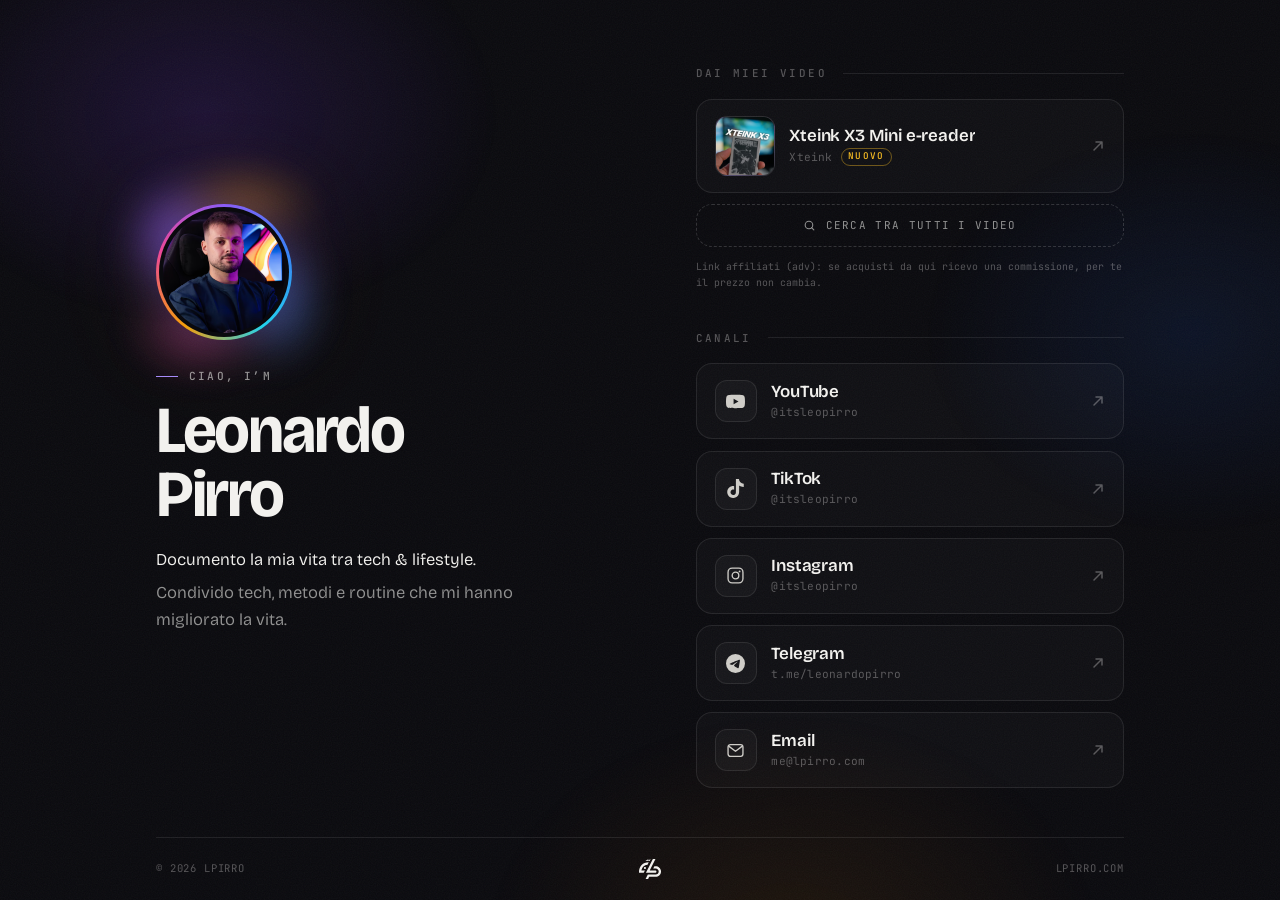
==== commit 49293bab: "Add YouTube channel as first link Co-Authored-By: Claude Fable 5.1 <noreply@anthropic.com>" ====
--- a/index.html
+++ b/index.html
@@ -49,6 +49,7 @@
     "email": "mailto:me@lpirro.com",
     "image": "https://lpirro.com/assets/profile.jpg",
     "sameAs": [
+      "https://www.youtube.com/@itsleopirro",
       "https://www.tiktok.com/@itsleopirro",
       "https://www.instagram.com/itsleopirro/",
       "https://t.me/leonardopirro"
@@ -106,6 +107,18 @@
         <h2 class="channels-label a" style="--i: 4">Canali</h2>
         <ul>
           <li class="a" style="--i: 5">
+            <a class="card" style="--acc: #ff0033" href="https://www.youtube.com/@itsleopirro" target="_blank" rel="me noopener">
+              <span class="tile" aria-hidden="true">
+                <svg viewBox="0 0 24 24" fill="currentColor"><path d="M23.5 6.2a3 3 0 0 0-2.1-2.1C19.5 3.6 12 3.6 12 3.6s-7.5 0-9.4.5A3 3 0 0 0 .5 6.2C0 8.1 0 12 0 12s0 3.9.5 5.8a3 3 0 0 0 2.1 2.1c1.9.5 9.4.5 9.4.5s7.5 0 9.4-.5a3 3 0 0 0 2.1-2.1c.5-1.9.5-5.8.5-5.8s0-3.9-.5-5.8zM9.6 15.6V8.4l6.2 3.6-6.2 3.6z"/></svg>
+              </span>
+              <span class="meta">
+                <span class="platform">YouTube</span>
+                <span class="handle">@itsleopirro</span>
+              </span>
+              <svg class="arrow" aria-hidden="true" width="14" height="14" viewBox="0 0 14 14" fill="none"><path d="M3 11 11 3M5 3h6v6" stroke="currentColor" stroke-width="1.5" stroke-linecap="round" stroke-linejoin="round"/></svg>
+            </a>
+          </li>
+          <li class="a" style="--i: 6">
             <a class="card" style="--acc: #25f4ee" href="https://www.tiktok.com/@itsleopirro" target="_blank" rel="me noopener">
               <span class="tile" aria-hidden="true">
                 <svg viewBox="0 0 24 24" fill="currentColor"><path d="M12.525.02c1.31-.02 2.61-.01 3.91-.02.08 1.53.63 3.09 1.75 4.17 1.12 1.11 2.7 1.62 4.24 1.79v4.03c-1.44-.05-2.89-.35-4.2-.97-.57-.26-1.1-.59-1.62-.93-.01 2.92.01 5.84-.02 8.75-.08 1.4-.54 2.79-1.35 3.94-1.31 1.92-3.58 3.17-5.91 3.21-1.43.08-2.86-.31-4.08-1.03-2.02-1.19-3.44-3.37-3.65-5.71-.02-.5-.03-1-.01-1.49.18-1.9 1.12-3.72 2.58-4.96 1.66-1.44 3.98-2.13 6.15-1.72.02 1.48-.04 2.96-.04 4.44-.99-.32-2.15-.23-3.02.37-.63.41-1.11 1.04-1.36 1.75-.21.51-.15 1.07-.14 1.61.24 1.64 1.82 3.02 3.5 2.87 1.12-.01 2.19-.66 2.77-1.61.19-.33.4-.67.41-1.06.1-1.79.06-3.57.07-5.36.01-4.03-.01-8.05.02-12.07z"/></svg>
@@ -117,7 +130,7 @@
               <svg class="arrow" aria-hidden="true" width="14" height="14" viewBox="0 0 14 14" fill="none"><path d="M3 11 11 3M5 3h6v6" stroke="currentColor" stroke-width="1.5" stroke-linecap="round" stroke-linejoin="round"/></svg>
             </a>
           </li>
-          <li class="a" style="--i: 6">
+          <li class="a" style="--i: 7">
             <a class="card" style="--acc: #e1306c" href="https://www.instagram.com/itsleopirro/" target="_blank" rel="me noopener">
               <span class="tile" aria-hidden="true">
                 <svg viewBox="0 0 24 24" fill="none"><rect x="2.6" y="2.6" width="18.8" height="18.8" rx="5.2" stroke="currentColor" stroke-width="1.7"/><circle cx="12" cy="12" r="4.2" stroke="currentColor" stroke-width="1.7"/><circle cx="17.2" cy="6.8" r="1.2" fill="currentColor"/></svg>
@@ -129,7 +142,7 @@
               <svg class="arrow" aria-hidden="true" width="14" height="14" viewBox="0 0 14 14" fill="none"><path d="M3 11 11 3M5 3h6v6" stroke="currentColor" stroke-width="1.5" stroke-linecap="round" stroke-linejoin="round"/></svg>
             </a>
           </li>
-          <li class="a" style="--i: 7">
+          <li class="a" style="--i: 8">
             <a class="card" style="--acc: #2aabee" href="https://t.me/leonardopirro" target="_blank" rel="me noopener">
               <span class="tile" aria-hidden="true">
                 <svg viewBox="0 0 24 24" fill="currentColor"><path d="M11.944 0A12 12 0 0 0 0 12a12 12 0 0 0 12 12 12 12 0 0 0 12-12A12 12 0 0 0 12 0a12 12 0 0 0-.056 0zm4.962 7.224c.1-.002.321.023.465.14a.506.506 0 0 1 .171.325c.016.093.036.306.02.472-.18 1.898-.962 6.502-1.36 8.627-.168.9-.499 1.201-.82 1.23-.696.065-1.225-.46-1.9-.902-1.056-.693-1.653-1.124-2.678-1.8-1.185-.78-.417-1.21.258-1.91.177-.184 3.247-2.977 3.307-3.23.007-.032.014-.15-.056-.212s-.174-.041-.249-.024c-.106.024-1.793 1.14-5.061 3.345-.48.33-.913.49-1.302.48-.428-.008-1.252-.241-1.865-.44-.752-.245-1.349-.374-1.297-.789.027-.216.325-.437.893-.663 3.498-1.524 5.83-2.529 6.998-3.014 3.332-1.386 4.025-1.627 4.476-1.635z"/></svg>
@@ -141,7 +154,7 @@
               <svg class="arrow" aria-hidden="true" width="14" height="14" viewBox="0 0 14 14" fill="none"><path d="M3 11 11 3M5 3h6v6" stroke="currentColor" stroke-width="1.5" stroke-linecap="round" stroke-linejoin="round"/></svg>
             </a>
           </li>
-          <li class="a" style="--i: 8">
+          <li class="a" style="--i: 9">
             <a class="card" style="--acc: #fbbf24" href="mailto:me@lpirro.com">
               <span class="tile" aria-hidden="true">
                 <svg viewBox="0 0 24 24" fill="none"><rect x="2.6" y="4.6" width="18.8" height="14.8" rx="3" stroke="currentColor" stroke-width="1.7"/><path d="m3.8 6.8 8.2 6.2 8.2-6.2" stroke="currentColor" stroke-width="1.7" stroke-linecap="round" stroke-linejoin="round"/></svg>
@@ -158,7 +171,7 @@
       </div>
     </main>
 
-    <footer class="a" style="--i: 9">
+    <footer class="a" style="--i: 10">
       <span>&copy; <span id="y">2026</span> LPirro</span>
       <span class="footer-mark" aria-hidden="true">
         <svg viewBox="0 0 1084 984" fill="currentColor" xmlns="http://www.w3.org/2000/svg">
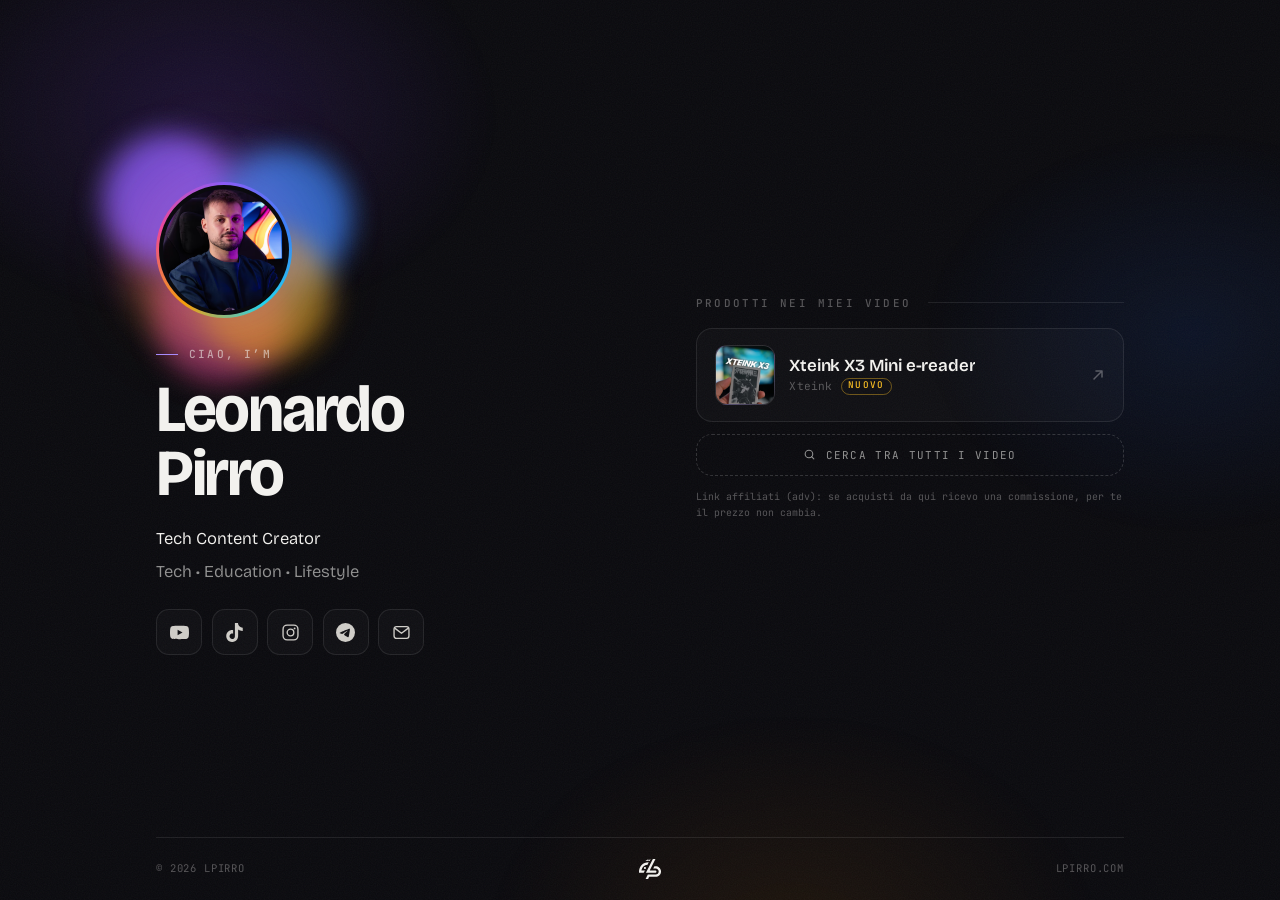
==== commit 74f4b8d9: "Redesign home: icon links, latest YouTube videos, reactive orb - Bio copy: "Tech Content Creator" / " ====
--- a/index.html
+++ b/index.html
@@ -14,7 +14,7 @@
   </script>
 
   <title>Leonardo Pirro - Tutti i miei link</title>
-  <meta name="description" content="Documento la mia vita tra tech &amp; lifestyle. Qui trovi i prodotti dei miei video, i miei canali social e la mia email.">
+  <meta name="description" content="Tech Content Creator. Qui trovi i prodotti dei miei video, i miei canali social e la mia email.">
   <meta name="color-scheme" content="dark">
   <meta name="theme-color" content="#0a0a0e">
   <link rel="canonical" href="https://lpirro.com/">
@@ -22,14 +22,14 @@
   <meta property="og:type" content="website">
   <meta property="og:url" content="https://lpirro.com/">
   <meta property="og:title" content="Leonardo Pirro - Tutti i miei link">
-  <meta property="og:description" content="Documento la mia vita tra tech &amp; lifestyle. Qui trovi i prodotti dei miei video, i miei canali social e la mia email.">
+  <meta property="og:description" content="Tech Content Creator. Qui trovi i prodotti dei miei video, i miei canali social e la mia email.">
   <meta property="og:image" content="https://lpirro.com/assets/og.jpg">
   <meta property="og:image:width" content="1200">
   <meta property="og:image:height" content="630">
   <meta property="og:image:alt" content="Leonardo Pirro — Seguimi">
   <meta name="twitter:card" content="summary_large_image">
   <meta name="twitter:title" content="Leonardo Pirro - Tutti i miei link">
-  <meta name="twitter:description" content="Documento la mia vita tra tech &amp; lifestyle. Qui trovi i prodotti dei miei video, i miei canali social e la mia email.">
+  <meta name="twitter:description" content="Tech Content Creator. Qui trovi i prodotti dei miei video, i miei canali social e la mia email.">
   <meta name="twitter:image" content="https://lpirro.com/assets/og.jpg">
 
   <link rel="icon" href="assets/favicon.svg" type="image/svg+xml">
@@ -70,6 +70,12 @@
     <main>
       <header class="identity">
         <div class="avatar a" style="--i: 0">
+          <div class="aura" aria-hidden="true">
+            <span class="blob blob-1"></span>
+            <span class="blob blob-2"></span>
+            <span class="blob blob-3"></span>
+            <span class="blob blob-4"></span>
+          </div>
           <div class="avatar-ring">
             <div class="avatar-core">
               <div class="avatar-clip">
@@ -87,91 +93,58 @@
         <h1 class="a" style="--i: 2">Leonardo<br>Pirro</h1>
 
         <p class="bio a" style="--i: 3">
-          <span class="bio-lead">Documento la mia vita tra tech &amp; lifestyle.</span>
-          Condivido tech, metodi e routine che mi hanno migliorato la vita.
+          <span class="bio-lead">Tech Content Creator</span>
+          Tech &bull; Education &bull; Lifestyle
         </p>
+
+        <ul class="socials a" style="--i: 4" aria-label="Canali social">
+          <li><a class="social" style="--acc: #ff0033" href="https://www.youtube.com/@itsleopirro" target="_blank" rel="me noopener" aria-label="YouTube" title="YouTube · @itsleopirro">
+            <svg viewBox="0 0 24 24" fill="currentColor" aria-hidden="true"><path d="M23.5 6.2a3 3 0 0 0-2.1-2.1C19.5 3.6 12 3.6 12 3.6s-7.5 0-9.4.5A3 3 0 0 0 .5 6.2C0 8.1 0 12 0 12s0 3.9.5 5.8a3 3 0 0 0 2.1 2.1c1.9.5 9.4.5 9.4.5s7.5 0 9.4-.5a3 3 0 0 0 2.1-2.1c.5-1.9.5-5.8.5-5.8s0-3.9-.5-5.8zM9.6 15.6V8.4l6.2 3.6-6.2 3.6z"/></svg>
+          </a></li>
+          <li><a class="social" style="--acc: #25f4ee" href="https://www.tiktok.com/@itsleopirro" target="_blank" rel="me noopener" aria-label="TikTok" title="TikTok · @itsleopirro">
+            <svg viewBox="0 0 24 24" fill="currentColor" aria-hidden="true"><path d="M12.525.02c1.31-.02 2.61-.01 3.91-.02.08 1.53.63 3.09 1.75 4.17 1.12 1.11 2.7 1.62 4.24 1.79v4.03c-1.44-.05-2.89-.35-4.2-.97-.57-.26-1.1-.59-1.62-.93-.01 2.92.01 5.84-.02 8.75-.08 1.4-.54 2.79-1.35 3.94-1.31 1.92-3.58 3.17-5.91 3.21-1.43.08-2.86-.31-4.08-1.03-2.02-1.19-3.44-3.37-3.65-5.71-.02-.5-.03-1-.01-1.49.18-1.9 1.12-3.72 2.58-4.96 1.66-1.44 3.98-2.13 6.15-1.72.02 1.48-.04 2.96-.04 4.44-.99-.32-2.15-.23-3.02.37-.63.41-1.11 1.04-1.36 1.75-.21.51-.15 1.07-.14 1.61.24 1.64 1.82 3.02 3.5 2.87 1.12-.01 2.19-.66 2.77-1.61.19-.33.4-.67.41-1.06.1-1.79.06-3.57.07-5.36.01-4.03-.01-8.05.02-12.07z"/></svg>
+          </a></li>
+          <li><a class="social" style="--acc: #e1306c" href="https://www.instagram.com/itsleopirro/" target="_blank" rel="me noopener" aria-label="Instagram" title="Instagram · @itsleopirro">
+            <svg viewBox="0 0 24 24" fill="none" aria-hidden="true"><rect x="2.6" y="2.6" width="18.8" height="18.8" rx="5.2" stroke="currentColor" stroke-width="1.7"/><circle cx="12" cy="12" r="4.2" stroke="currentColor" stroke-width="1.7"/><circle cx="17.2" cy="6.8" r="1.2" fill="currentColor"/></svg>
+          </a></li>
+          <li><a class="social" style="--acc: #2aabee" href="https://t.me/leonardopirro" target="_blank" rel="me noopener" aria-label="Telegram" title="Telegram · t.me/leonardopirro">
+            <svg viewBox="0 0 24 24" fill="currentColor" aria-hidden="true"><path d="M11.944 0A12 12 0 0 0 0 12a12 12 0 0 0 12 12 12 12 0 0 0 12-12A12 12 0 0 0 12 0a12 12 0 0 0-.056 0zm4.962 7.224c.1-.002.321.023.465.14a.506.506 0 0 1 .171.325c.016.093.036.306.02.472-.18 1.898-.962 6.502-1.36 8.627-.168.9-.499 1.201-.82 1.23-.696.065-1.225-.46-1.9-.902-1.056-.693-1.653-1.124-2.678-1.8-1.185-.78-.417-1.21.258-1.91.177-.184 3.247-2.977 3.307-3.23.007-.032.014-.15-.056-.212s-.174-.041-.249-.024c-.106.024-1.793 1.14-5.061 3.345-.48.33-.913.49-1.302.48-.428-.008-1.252-.241-1.865-.44-.752-.245-1.349-.374-1.297-.789.027-.216.325-.437.893-.663 3.498-1.524 5.83-2.529 6.998-3.014 3.332-1.386 4.025-1.627 4.476-1.635z"/></svg>
+          </a></li>
+          <li><a class="social" style="--acc: #fbbf24" href="mailto:me@lpirro.com" aria-label="Email" title="Email · me@lpirro.com">
+            <svg viewBox="0 0 24 24" fill="none" aria-hidden="true"><rect x="2.6" y="4.6" width="18.8" height="14.8" rx="3" stroke="currentColor" stroke-width="1.7"/><path d="m3.8 6.8 8.2 6.2 8.2-6.2" stroke="currentColor" stroke-width="1.7" stroke-linecap="round" stroke-linejoin="round"/></svg>
+          </a></li>
+        </ul>
       </header>
 
       <div class="side">
+      <section class="videos a" id="videos" aria-labelledby="videos-label" style="--i: 5" hidden>
+        <div class="reel-head">
+          <h2 class="channels-label" id="videos-label">Ultimi video</h2>
+          <div class="reel-nav">
+            <button type="button" class="reel-btn" data-dir="-1" aria-label="Video precedenti">
+              <svg viewBox="0 0 14 14" fill="none" aria-hidden="true"><path d="m8.5 3-4 4 4 4" stroke="currentColor" stroke-width="1.5" stroke-linecap="round" stroke-linejoin="round"/></svg>
+            </button>
+            <button type="button" class="reel-btn" data-dir="1" aria-label="Video successivi">
+              <svg viewBox="0 0 14 14" fill="none" aria-hidden="true"><path d="m5.5 3 4 4-4 4" stroke="currentColor" stroke-width="1.5" stroke-linecap="round" stroke-linejoin="round"/></svg>
+            </button>
+          </div>
+        </div>
+        <ul class="reel" id="reel"></ul>
+      </section>
+
       <section class="picks" id="picks" aria-labelledby="picks-label" hidden>
-        <h2 class="channels-label a" id="picks-label" style="--i: 4">Dai miei video</h2>
+        <h2 class="channels-label a" id="picks-label" style="--i: 6">Prodotti nei miei video</h2>
         <ul id="picks-list"></ul>
-        <a class="picks-more a" href="/video/" style="--i: 8">
+        <a class="picks-more a" href="/video/" style="--i: 10">
           <svg viewBox="0 0 24 24" fill="none" aria-hidden="true"><circle cx="11" cy="11" r="7" stroke="currentColor" stroke-width="2"/><path d="m20 20-3.8-3.8" stroke="currentColor" stroke-width="2" stroke-linecap="round"/></svg>
           Cerca tra tutti i video
         </a>
-        <p class="disclosure a" style="--i: 8">Link affiliati (adv): se acquisti da qui ricevo una commissione, per te il prezzo non cambia.</p>
-      </section>
-
-      <section class="links" aria-label="Canali social">
-        <h2 class="channels-label a" style="--i: 4">Canali</h2>
-        <ul>
-          <li class="a" style="--i: 5">
-            <a class="card" style="--acc: #ff0033" href="https://www.youtube.com/@itsleopirro" target="_blank" rel="me noopener">
-              <span class="tile" aria-hidden="true">
-                <svg viewBox="0 0 24 24" fill="currentColor"><path d="M23.5 6.2a3 3 0 0 0-2.1-2.1C19.5 3.6 12 3.6 12 3.6s-7.5 0-9.4.5A3 3 0 0 0 .5 6.2C0 8.1 0 12 0 12s0 3.9.5 5.8a3 3 0 0 0 2.1 2.1c1.9.5 9.4.5 9.4.5s7.5 0 9.4-.5a3 3 0 0 0 2.1-2.1c.5-1.9.5-5.8.5-5.8s0-3.9-.5-5.8zM9.6 15.6V8.4l6.2 3.6-6.2 3.6z"/></svg>
-              </span>
-              <span class="meta">
-                <span class="platform">YouTube</span>
-                <span class="handle">@itsleopirro</span>
-              </span>
-              <svg class="arrow" aria-hidden="true" width="14" height="14" viewBox="0 0 14 14" fill="none"><path d="M3 11 11 3M5 3h6v6" stroke="currentColor" stroke-width="1.5" stroke-linecap="round" stroke-linejoin="round"/></svg>
-            </a>
-          </li>
-          <li class="a" style="--i: 6">
-            <a class="card" style="--acc: #25f4ee" href="https://www.tiktok.com/@itsleopirro" target="_blank" rel="me noopener">
-              <span class="tile" aria-hidden="true">
-                <svg viewBox="0 0 24 24" fill="currentColor"><path d="M12.525.02c1.31-.02 2.61-.01 3.91-.02.08 1.53.63 3.09 1.75 4.17 1.12 1.11 2.7 1.62 4.24 1.79v4.03c-1.44-.05-2.89-.35-4.2-.97-.57-.26-1.1-.59-1.62-.93-.01 2.92.01 5.84-.02 8.75-.08 1.4-.54 2.79-1.35 3.94-1.31 1.92-3.58 3.17-5.91 3.21-1.43.08-2.86-.31-4.08-1.03-2.02-1.19-3.44-3.37-3.65-5.71-.02-.5-.03-1-.01-1.49.18-1.9 1.12-3.72 2.58-4.96 1.66-1.44 3.98-2.13 6.15-1.72.02 1.48-.04 2.96-.04 4.44-.99-.32-2.15-.23-3.02.37-.63.41-1.11 1.04-1.36 1.75-.21.51-.15 1.07-.14 1.61.24 1.64 1.82 3.02 3.5 2.87 1.12-.01 2.19-.66 2.77-1.61.19-.33.4-.67.41-1.06.1-1.79.06-3.57.07-5.36.01-4.03-.01-8.05.02-12.07z"/></svg>
-              </span>
-              <span class="meta">
-                <span class="platform">TikTok</span>
-                <span class="handle">@itsleopirro</span>
-              </span>
-              <svg class="arrow" aria-hidden="true" width="14" height="14" viewBox="0 0 14 14" fill="none"><path d="M3 11 11 3M5 3h6v6" stroke="currentColor" stroke-width="1.5" stroke-linecap="round" stroke-linejoin="round"/></svg>
-            </a>
-          </li>
-          <li class="a" style="--i: 7">
-            <a class="card" style="--acc: #e1306c" href="https://www.instagram.com/itsleopirro/" target="_blank" rel="me noopener">
-              <span class="tile" aria-hidden="true">
-                <svg viewBox="0 0 24 24" fill="none"><rect x="2.6" y="2.6" width="18.8" height="18.8" rx="5.2" stroke="currentColor" stroke-width="1.7"/><circle cx="12" cy="12" r="4.2" stroke="currentColor" stroke-width="1.7"/><circle cx="17.2" cy="6.8" r="1.2" fill="currentColor"/></svg>
-              </span>
-              <span class="meta">
-                <span class="platform">Instagram</span>
-                <span class="handle">@itsleopirro</span>
-              </span>
-              <svg class="arrow" aria-hidden="true" width="14" height="14" viewBox="0 0 14 14" fill="none"><path d="M3 11 11 3M5 3h6v6" stroke="currentColor" stroke-width="1.5" stroke-linecap="round" stroke-linejoin="round"/></svg>
-            </a>
-          </li>
-          <li class="a" style="--i: 8">
-            <a class="card" style="--acc: #2aabee" href="https://t.me/leonardopirro" target="_blank" rel="me noopener">
-              <span class="tile" aria-hidden="true">
-                <svg viewBox="0 0 24 24" fill="currentColor"><path d="M11.944 0A12 12 0 0 0 0 12a12 12 0 0 0 12 12 12 12 0 0 0 12-12A12 12 0 0 0 12 0a12 12 0 0 0-.056 0zm4.962 7.224c.1-.002.321.023.465.14a.506.506 0 0 1 .171.325c.016.093.036.306.02.472-.18 1.898-.962 6.502-1.36 8.627-.168.9-.499 1.201-.82 1.23-.696.065-1.225-.46-1.9-.902-1.056-.693-1.653-1.124-2.678-1.8-1.185-.78-.417-1.21.258-1.91.177-.184 3.247-2.977 3.307-3.23.007-.032.014-.15-.056-.212s-.174-.041-.249-.024c-.106.024-1.793 1.14-5.061 3.345-.48.33-.913.49-1.302.48-.428-.008-1.252-.241-1.865-.44-.752-.245-1.349-.374-1.297-.789.027-.216.325-.437.893-.663 3.498-1.524 5.83-2.529 6.998-3.014 3.332-1.386 4.025-1.627 4.476-1.635z"/></svg>
-              </span>
-              <span class="meta">
-                <span class="platform">Telegram</span>
-                <span class="handle">t.me/leonardopirro</span>
-              </span>
-              <svg class="arrow" aria-hidden="true" width="14" height="14" viewBox="0 0 14 14" fill="none"><path d="M3 11 11 3M5 3h6v6" stroke="currentColor" stroke-width="1.5" stroke-linecap="round" stroke-linejoin="round"/></svg>
-            </a>
-          </li>
-          <li class="a" style="--i: 9">
-            <a class="card" style="--acc: #fbbf24" href="mailto:me@lpirro.com">
-              <span class="tile" aria-hidden="true">
-                <svg viewBox="0 0 24 24" fill="none"><rect x="2.6" y="4.6" width="18.8" height="14.8" rx="3" stroke="currentColor" stroke-width="1.7"/><path d="m3.8 6.8 8.2 6.2 8.2-6.2" stroke="currentColor" stroke-width="1.7" stroke-linecap="round" stroke-linejoin="round"/></svg>
-              </span>
-              <span class="meta">
-                <span class="platform">Email</span>
-                <span class="handle">me@lpirro.com</span>
-              </span>
-              <svg class="arrow" aria-hidden="true" width="14" height="14" viewBox="0 0 14 14" fill="none"><path d="M3 11 11 3M5 3h6v6" stroke="currentColor" stroke-width="1.5" stroke-linecap="round" stroke-linejoin="round"/></svg>
-            </a>
-          </li>
-        </ul>
+        <p class="disclosure a" style="--i: 10">Link affiliati (adv): se acquisti da qui ricevo una commissione, per te il prezzo non cambia.</p>
       </section>
       </div>
     </main>
 
-    <footer class="a" style="--i: 10">
+    <footer class="a" style="--i: 11">
       <span>&copy; <span id="y">2026</span> LPirro</span>
       <span class="footer-mark" aria-hidden="true">
         <svg viewBox="0 0 1084 984" fill="currentColor" xmlns="http://www.w3.org/2000/svg">
@@ -205,23 +178,171 @@
       PICKS.slice(0, VISIBLE).forEach(function (pick, i) {
         var item = renderPick(pick);
         item.classList.add("a");
-        item.style.setProperty("--i", 5 + i);
+        item.style.setProperty("--i", 7 + i);
         list.appendChild(item);
       });
-
-      // keep the entrance stagger in order: channels rise after the picks
-      document.querySelector(".links").style.setProperty("--shift", Math.min(PICKS.length, VISIBLE) + 1);
       document.getElementById("picks").hidden = false;
       focusPick(target);
     })();
 
-    document.querySelectorAll(".links .card").forEach(function (card) {
-      card.addEventListener("click", function () {
-        if (typeof gtag === "function") {
-          gtag("event", "channel_click", {
-            channel: card.querySelector(".platform").textContent.trim()
-          });
+    // latest YouTube videos: /api/videos reads the channel's long-form feed (see api/videos.js)
+    (function () {
+      var MAX = 8;
+      var CHANNEL = "https://www.youtube.com/@itsleopirro/videos";
+      var section = document.getElementById("videos");
+      var reel = document.getElementById("reel");
+      var prev = section.querySelector('[data-dir="-1"]');
+      var next = section.querySelector('[data-dir="1"]');
+
+      function thumb(id) {
+        var img = new Image(320, 180);
+        img.alt = "";
+        img.loading = "lazy";
+        img.src = "https://i.ytimg.com/vi/" + id + "/hq720.jpg";
+        // YouTube answers a 120×90 placeholder when the HD thumbnail doesn't exist
+        img.onload = function () {
+          if (img.naturalWidth < 300) img.src = "https://i.ytimg.com/vi/" + id + "/mqdefault.jpg";
+        };
+        return img;
+      }
+
+      function card(v) {
+        var li = document.createElement("li");
+        var a = document.createElement("a");
+        a.className = "clip";
+        a.href = v.url;
+        a.target = "_blank";
+        a.rel = "noopener";
+
+        var frame = document.createElement("span");
+        frame.className = "thumb";
+        frame.appendChild(thumb(v.id));
+        frame.insertAdjacentHTML("beforeend", '<span class="play" aria-hidden="true"><svg viewBox="0 0 24 24" fill="currentColor"><path d="M8 5.5v13l11-6.5z"/></svg></span>');
+
+        var title = document.createElement("span");
+        title.className = "clip-title";
+        title.textContent = v.title;
+
+        a.append(frame, title);
+        a.addEventListener("click", function () {
+          if (typeof gtag === "function") gtag("event", "video_click", { video: v.title });
+        });
+        li.appendChild(a);
+        return li;
+      }
+
+      function step() { return reel.children[1].offsetLeft - reel.children[0].offsetLeft; }
+      function atEnd() { return reel.scrollLeft + reel.clientWidth >= reel.scrollWidth - 4; }
+
+      function nav(restart) {
+        function update() {
+          prev.disabled = reel.scrollLeft <= 4;
+          next.disabled = atEnd();
         }
+        prev.addEventListener("click", function () { reel.scrollBy({ left: -step(), behavior: "smooth" }); restart(); });
+        next.addEventListener("click", function () { reel.scrollBy({ left: step(), behavior: "smooth" }); restart(); });
+        reel.addEventListener("scroll", update, { passive: true });
+        update();
+      }
+
+      // slides one card every 5s (back to the start at the end); waits while the mouse is
+      // over it or a finger is on it, and starts counting again after any manual move
+      function autoplay() {
+        var hover = false, touching = false, timer;
+        function tick() {
+          if (hover || touching || document.hidden) return;
+          if (atEnd()) reel.scrollTo({ left: 0, behavior: "smooth" });
+          else reel.scrollBy({ left: step(), behavior: "smooth" });
+        }
+        function restart() { clearInterval(timer); timer = setInterval(tick, 5000); }
+        reel.addEventListener("pointerenter", function (e) { if (e.pointerType === "mouse") hover = true; });
+        reel.addEventListener("pointerleave", function (e) { if (e.pointerType === "mouse") { hover = false; restart(); } });
+        reel.addEventListener("pointerdown", function (e) { if (e.pointerType !== "mouse") touching = true; });
+        ["pointerup", "pointercancel"].forEach(function (type) {
+          window.addEventListener(type, function () { if (touching) { touching = false; restart(); } });
+        });
+        reel.addEventListener("wheel", restart, { passive: true });
+        document.addEventListener("visibilitychange", restart);
+        restart();
+        return restart;
+      }
+
+      fetch("/api/videos")
+        .then(function (r) { return r.ok ? r.json() : Promise.reject(r.status); })
+        .then(function (data) {
+          var videos = data.videos.filter(function (v) { return !v.short; }).slice(0, MAX);
+          if (!videos.length) return;
+          videos.forEach(function (v) { reel.appendChild(card(v)); });
+          reel.insertAdjacentHTML("beforeend",
+            '<li><a class="clip clip-all" href="' + CHANNEL + '" target="_blank" rel="noopener">' +
+            '<svg viewBox="0 0 24 24" fill="currentColor" aria-hidden="true"><path d="M23.5 6.2a3 3 0 0 0-2.1-2.1C19.5 3.6 12 3.6 12 3.6s-7.5 0-9.4.5A3 3 0 0 0 .5 6.2C0 8.1 0 12 0 12s0 3.9.5 5.8a3 3 0 0 0 2.1 2.1c1.9.5 9.4.5 9.4.5s7.5 0 9.4-.5a3 3 0 0 0 2.1-2.1c.5-1.9.5-5.8.5-5.8s0-3.9-.5-5.8zM9.6 15.6V8.4l6.2 3.6-6.2 3.6z"/></svg>' +
+            '<span>Tutti i video</span></a></li>');
+          section.hidden = false;
+          var restart = matchMedia("(prefers-reduced-motion: reduce)").matches ? function () {} : autoplay();
+          nav(restart);
+        })
+        .catch(function () { /* no feed, no section */ });
+    })();
+
+    // the orb reacts: it speeds up a little under the mouse, and bursts on a tap or click anywhere
+    (function () {
+      if (matchMedia("(prefers-reduced-motion: reduce)").matches) return;
+      var avatar = document.querySelector(".avatar");
+      var aura = avatar.querySelector(".aura");
+      var blobs = aura.querySelectorAll(".blob");
+      var hover = false, calm = null;
+
+      // only the CSS animations (blobs, aurora, ripple): the one-off bursts keep their own pace
+      function rate(r) {
+        aura.getAnimations({ subtree: true }).forEach(function (a) {
+          if ("animationName" in a) a.playbackRate = r;
+        });
+      }
+
+      function burst() {
+        rate(3.5);
+        clearTimeout(calm);
+        calm = setTimeout(function () { calm = null; rate(hover ? 1.6 : 1); }, 1200);
+
+        // the whole aura swells and flares, on top of its speech pulse
+        aura.animate([
+          { transform: "scale(1)", filter: "brightness(1) saturate(1)" },
+          { transform: "scale(1.4)", filter: "brightness(1.6) saturate(1.25)", offset: 0.22 },
+          { transform: "scale(1)", filter: "brightness(1) saturate(1)" }
+        ], { duration: 1000, easing: "cubic-bezier(0.2, 0.8, 0.2, 1)", composite: "add" });
+
+        // blobs jump outward from the centre and fall back
+        blobs.forEach(function (blob, i) {
+          var angle = Math.PI / 4 + i * Math.PI / 2;
+          var dx = Math.round(Math.cos(angle) * 38), dy = Math.round(Math.sin(angle) * 38);
+          blob.animate([
+            { transform: "translate(0, 0)" },
+            { transform: "translate(" + dx + "%, " + dy + "%)", offset: 0.25 },
+            { transform: "translate(0, 0)" }
+          ], { duration: 900, easing: "cubic-bezier(0.2, 0.8, 0.2, 1)", composite: "add" });
+        });
+      }
+
+      avatar.addEventListener("pointerenter", function (e) {
+        if (e.pointerType === "mouse") { hover = true; if (!calm) rate(1.6); }
+      });
+      avatar.addEventListener("pointerleave", function (e) {
+        if (e.pointerType === "mouse") { hover = false; if (!calm) rate(1); }
+      });
+
+      // mouse: on press, for instant feedback; touch: on the tap itself, so starting
+      // to scroll the page doesn't count
+      var touch = false;
+      document.addEventListener("pointerdown", function (e) {
+        touch = e.pointerType !== "mouse";
+        if (!touch && !e.button) burst();
+      });
+      document.addEventListener("click", function () { if (touch) burst(); });
+    })();
+
+    document.querySelectorAll(".social").forEach(function (link) {
+      link.addEventListener("click", function () {
+        if (typeof gtag === "function") gtag("event", "channel_click", { channel: link.getAttribute("aria-label") });
       });
     });
   </script>
--- a/assets/site.css
+++ b/assets/site.css
@@ -117,64 +117,117 @@
   position: relative;
   width: clamp(104px, 12vw, 136px);
   margin-bottom: 1.75rem;
-}
-
-/* multicolor aura that pulses behind the portrait, like speech */
-.avatar::before {
+  touch-action: manipulation;
+  -webkit-user-select: none;
+  user-select: none;
+}
+
+/* AI-voice aura: an aurora disc spins behind the portrait while four blurred
+   blobs orbit and morph; the whole thing pulses with the irregular cadence of speech */
+.aura {
+  position: absolute;
+  inset: -48%;
+  z-index: -1;
+  border-radius: 50%;
+  animation: talk 5.8s ease-in-out infinite;
+  will-change: transform;
+}
+
+.aura::before {
   content: "";
   position: absolute;
-  inset: -42%;
-  z-index: -1;
-  border-radius: 50%;
-  background:
-    radial-gradient(closest-side at 30% 35%, rgba(139, 92, 246, 0.60), transparent 70%),
-    radial-gradient(closest-side at 72% 62%, rgba(59, 130, 246, 0.46), transparent 70%),
-    radial-gradient(closest-side at 58% 22%, rgba(245, 158, 11, 0.36), transparent 72%),
-    radial-gradient(closest-side at 38% 75%, rgba(236, 72, 153, 0.32), transparent 72%);
-  filter: blur(16px);
-  animation: talk 7.5s ease-in-out infinite;
+  inset: 12%;
+  border-radius: 50%;
+  background: conic-gradient(from 0deg,
+    #8b5cf6, #3b82f6, #22d3ee, #f59e0b, #ec4899, #8b5cf6);
+  filter: blur(18px);
+  opacity: 0.42;
+  animation: spin-aura 11s linear infinite;
+  will-change: transform;
+}
+
+/* soft wave radiating outward, like sound */
+.aura::after {
+  content: "";
+  position: absolute;
+  inset: 6%;
+  border-radius: 50%;
+  background: radial-gradient(closest-side,
+    transparent 56%,
+    rgba(139, 92, 246, 0.34) 72%,
+    rgba(34, 211, 238, 0.22) 84%,
+    transparent 97%);
+  filter: blur(8px);
+  opacity: 0;
+  animation: ripple 4.2s ease-out infinite;
   will-change: transform, opacity;
+}
+
+.blob {
+  position: absolute;
+  width: 50%;
+  height: 50%;
+  border-radius: 50%;
+  filter: blur(14px);
+  will-change: transform, border-radius;
+}
+
+.blob-1 { left: 4%;   top: 6%;     background: #8b5cf6; opacity: 0.8;  animation: drift-1 7.5s ease-in-out infinite; }
+.blob-2 { right: 2%;  top: 12%;    background: #3b82f6; opacity: 0.7;  animation: drift-2 9.5s ease-in-out infinite; }
+.blob-3 { left: 24%;  bottom: 0;   background: #ec4899; opacity: 0.5;  animation: drift-3 8.6s ease-in-out infinite; }
+.blob-4 { right: 10%; bottom: 8%;  background: #f59e0b; opacity: 0.55; animation: drift-4 11s ease-in-out infinite; }
+
+@keyframes drift-1 {
+  0%, 100% { transform: translate(0, 0) rotate(0deg) scale(1);          border-radius: 58% 42% 46% 54% / 52% 38% 62% 48%; }
+  33%      { transform: translate(36%, 22%) rotate(30deg) scale(1.16);  border-radius: 42% 58% 60% 40% / 46% 54% 46% 54%; }
+  66%      { transform: translate(-8%, 42%) rotate(-16deg) scale(0.88);  border-radius: 50% 50% 38% 62% / 60% 44% 56% 40%; }
+}
+
+@keyframes drift-2 {
+  0%, 100% { transform: translate(0, 0) rotate(0deg) scale(1);           border-radius: 46% 54% 58% 42% / 56% 46% 54% 44%; }
+  30%      { transform: translate(-40%, 24%) rotate(-25deg) scale(1.13); border-radius: 60% 40% 44% 56% / 42% 60% 40% 58%; }
+  65%      { transform: translate(-13%, -18%) rotate(20deg) scale(0.88); border-radius: 40% 60% 54% 46% / 58% 38% 62% 42%; }
+}
+
+@keyframes drift-3 {
+  0%, 100% { transform: translate(0, 0) rotate(0deg) scale(1);           border-radius: 52% 48% 40% 60% / 44% 58% 42% 56%; }
+  40%      { transform: translate(28%, -40%) rotate(32deg) scale(1.18);  border-radius: 44% 56% 62% 38% / 58% 42% 58% 42%; }
+  70%      { transform: translate(-24%, -13%) rotate(-12deg) scale(0.92); border-radius: 60% 40% 48% 52% / 40% 62% 38% 60%; }
+}
+
+@keyframes drift-4 {
+  0%, 100% { transform: translate(0, 0) rotate(0deg) scale(1);           border-radius: 56% 44% 52% 48% / 46% 56% 44% 54%; }
+  35%      { transform: translate(-33%, -34%) rotate(-28deg) scale(1.14); border-radius: 42% 58% 40% 60% / 60% 40% 60% 40%; }
+  70%      { transform: translate(15%, -8%) rotate(16deg) scale(0.9);     border-radius: 62% 38% 56% 44% / 38% 60% 42% 58%; }
+}
+
+@keyframes spin-aura {
+  to { transform: rotate(360deg); }
 }
 
 /* irregular cadence — syllables, emphasis, a pause — not a metronome */
 @keyframes talk {
-  0%   { transform: scale(1);    opacity: 0.74; }
-  11%  { transform: scale(1.08); opacity: 0.9; }
-  21%  { transform: scale(1);    opacity: 0.77; }
-  33%  { transform: scale(1.13); opacity: 0.97; }
-  44%  { transform: scale(1.04); opacity: 0.82; }
-  57%  { transform: scale(1.17); opacity: 1; }
-  71%  { transform: scale(1.01); opacity: 0.76; }
-  83%  { transform: scale(1.08); opacity: 0.9; }
-  100% { transform: scale(1);    opacity: 0.74; }
-}
-
-/* soft wave radiating outward, like sound */
-.avatar::after {
-  content: "";
-  position: absolute;
-  inset: -34%;
-  z-index: -1;
-  border-radius: 50%;
-  background: radial-gradient(closest-side,
-    transparent 55%,
-    rgba(139, 92, 246, 0.32) 72%,
-    rgba(59, 130, 246, 0.20) 83%,
-    transparent 97%);
-  filter: blur(10px);
-  opacity: 0;
-  animation: ripple 5.6s ease-out infinite;
-  will-change: transform, opacity;
+  0%   { transform: scale(1);    }
+  9%   { transform: scale(1.07); }
+  18%  { transform: scale(1.02); }
+  29%  { transform: scale(1.12); }
+  38%  { transform: scale(1.04); }
+  50%  { transform: scale(1.16); }
+  61%  { transform: scale(1.02); }
+  70%  { transform: scale(1.09); }
+  80%  { transform: scale(1.0);  }
+  88%  { transform: scale(1.06); }
+  100% { transform: scale(1);    }
 }
 
 @keyframes ripple {
-  0%   { transform: scale(0.92); opacity: 0; }
-  10%  { opacity: 0.58; }
-  42%  { transform: scale(1.2); opacity: 0; }
-  48%  { transform: scale(0.94); opacity: 0; }
-  57%  { opacity: 0.45; }
-  88%  { transform: scale(1.24); opacity: 0; }
-  100% { transform: scale(0.92); opacity: 0; }
+  0%   { transform: scale(0.9); opacity: 0; }
+  12%  { opacity: 0.6; }
+  48%  { transform: scale(1.22); opacity: 0; }
+  52%  { transform: scale(0.92); opacity: 0; }
+  62%  { opacity: 0.45; }
+  92%  { transform: scale(1.26); opacity: 0; }
+  100% { transform: scale(0.9); opacity: 0; }
 }
 
 @property --ang {
@@ -191,7 +244,7 @@
   box-shadow:
     0 0 70px -12px rgba(139, 92, 246, 0.45),
     0 0 120px -18px rgba(245, 158, 11, 0.28);
-  animation: spin 9s linear infinite;
+  animation: spin 7s linear infinite;
 }
 
 @keyframes spin { to { --ang: 360deg; } }
@@ -213,6 +266,8 @@
   height: auto;
   transform: scale(1.14);
   transform-origin: 46% 36%;
+  -webkit-user-drag: none;
+  -webkit-touch-callout: none;
 }
 
 .eyebrow {
@@ -250,10 +305,48 @@
   color: var(--dim);
   line-height: 1.65;
   max-width: 34ch;
+  margin-bottom: 1.5rem;
+}
+
+.bio-lead { display: block; color: var(--ink); margin-bottom: 0.35rem; }
+
+/* ---------- socials: one row of icon links under the bio ---------- */
+
+.socials {
+  list-style: none;
+  display: flex;
+  flex-wrap: wrap;
+  gap: 0.6rem;
   margin-bottom: 3rem;
 }
 
-.bio-lead { display: block; color: var(--ink); margin-bottom: 0.35rem; }
+.social {
+  display: grid;
+  place-items: center;
+  width: 46px;
+  height: 46px;
+  border-radius: 0.8rem;
+  border: 1px solid var(--hairline);
+  background: var(--card);
+  color: #cfcdc8;
+  transition: color 0.25s ease, border-color 0.25s ease, background-color 0.25s ease, transform 0.25s cubic-bezier(0.4, 0, 0.2, 1), box-shadow 0.25s ease;
+}
+
+.social svg { width: 19px; height: 19px; }
+
+.social:hover,
+.social:focus-visible {
+  color: var(--acc);
+  border-color: color-mix(in srgb, var(--acc) 50%, transparent);
+  background: color-mix(in srgb, var(--acc) 10%, transparent);
+  transform: translateY(-2px);
+  box-shadow: 0 12px 30px -12px color-mix(in srgb, var(--acc) 45%, transparent);
+}
+
+.social:focus-visible {
+  outline: 2px solid color-mix(in srgb, var(--acc) 70%, transparent);
+  outline-offset: 2px;
+}
 
 /* ---------- links ---------- */
 
@@ -275,13 +368,6 @@
   flex: 1;
   height: 1px;
   background: var(--hairline);
-}
-
-.links ul {
-  list-style: none;
-  display: flex;
-  flex-direction: column;
-  gap: 0.7rem;
 }
 
 .card {
@@ -297,21 +383,6 @@
   transition: border-color 0.25s ease, transform 0.25s cubic-bezier(0.4, 0, 0.2, 1), box-shadow 0.25s ease, background-color 0.25s ease;
 }
 
-.tile {
-  flex: none;
-  width: 42px;
-  height: 42px;
-  border-radius: 0.75rem;
-  display: grid;
-  place-items: center;
-  border: 1px solid var(--hairline);
-  background: rgba(255, 255, 255, 0.03);
-  color: #cfcdc8;
-  transition: color 0.25s ease, border-color 0.25s ease, background-color 0.25s ease;
-}
-
-.tile svg { width: 19px; height: 19px; }
-
 .meta { display: flex; flex-direction: column; gap: 0.1rem; min-width: 0; }
 
 .platform {
@@ -344,13 +415,6 @@
   background: color-mix(in srgb, var(--acc) 4%, var(--card));
   transform: translateY(-2px);
   box-shadow: 0 14px 38px -14px color-mix(in srgb, var(--acc) 38%, transparent);
-}
-
-.card:hover .tile,
-.card:focus-visible .tile {
-  color: var(--acc);
-  border-color: color-mix(in srgb, var(--acc) 45%, transparent);
-  background: color-mix(in srgb, var(--acc) 10%, transparent);
 }
 
 .card:hover .arrow,
@@ -484,6 +548,171 @@
   color: var(--faint);
 }
 
+/* ---------- latest videos: horizontal reel ---------- */
+
+.videos { margin-bottom: 2.4rem; }
+.videos[hidden] { display: none; }
+
+.reel-head {
+  display: flex;
+  align-items: center;
+  gap: 1rem;
+  margin-bottom: 1.1rem;
+}
+
+.reel-head .channels-label { flex: 1; margin-bottom: 0; }
+
+.reel-nav { display: none; gap: 0.35rem; }
+
+@media (hover: hover) { .reel-nav { display: flex; } }
+
+.reel-btn {
+  width: 28px;
+  height: 28px;
+  display: grid;
+  place-items: center;
+  border: 1px solid var(--hairline);
+  border-radius: 50%;
+  background: var(--card);
+  color: var(--dim);
+  cursor: pointer;
+  transition: color 0.2s ease, border-color 0.2s ease, opacity 0.2s ease;
+}
+
+.reel-btn svg { width: 12px; height: 12px; }
+.reel-btn:hover:not(:disabled) { color: var(--ink); border-color: var(--dim); }
+.reel-btn:disabled { opacity: 0.3; cursor: default; }
+
+/* bleeds to the screen edge so cards slide under it */
+.reel {
+  list-style: none;
+  display: flex;
+  gap: 0.8rem;
+  overflow-x: auto;
+  overscroll-behavior-x: contain;
+  scroll-snap-type: x mandatory;
+  scrollbar-width: none;
+  margin: 0 -1.5rem;
+  padding: 0.25rem 1.5rem 0.75rem;
+  scroll-padding-inline: 1.5rem;
+}
+
+.reel::-webkit-scrollbar { display: none; }
+
+.reel li {
+  flex: none;
+  width: min(68vw, 250px);
+  scroll-snap-align: start;
+}
+
+.clip {
+  --acc: #ff0033;
+  display: flex;
+  flex-direction: column;
+  gap: 0.6rem;
+  color: var(--ink);
+  text-decoration: none;
+}
+
+.thumb {
+  position: relative;
+  display: block;
+  aspect-ratio: 16 / 9;
+  border-radius: 0.85rem;
+  overflow: hidden;
+  border: 1px solid var(--hairline);
+  background: var(--card);
+  transition: border-color 0.25s ease, transform 0.25s cubic-bezier(0.4, 0, 0.2, 1), box-shadow 0.25s ease;
+}
+
+.thumb img {
+  width: 100%;
+  height: 100%;
+  object-fit: cover;
+  display: block;
+  transition: transform 0.5s cubic-bezier(0.16, 1, 0.3, 1);
+}
+
+.play {
+  position: absolute;
+  left: 0.6rem;
+  bottom: 0.6rem;
+  width: 30px;
+  height: 30px;
+  display: grid;
+  place-items: center;
+  border-radius: 50%;
+  border: 1px solid rgba(255, 255, 255, 0.14);
+  background: rgba(10, 10, 14, 0.72);
+  backdrop-filter: blur(6px);
+  color: var(--ink);
+  transition: background-color 0.25s ease, border-color 0.25s ease;
+}
+
+.play svg { width: 13px; height: 13px; margin-left: 1px; }
+
+.short {
+  position: absolute;
+  top: 0.6rem;
+  left: 0.6rem;
+  padding: 0.1rem 0.45rem;
+  border-radius: 99px;
+  border: 1px solid rgba(255, 255, 255, 0.14);
+  background: rgba(10, 10, 14, 0.72);
+  backdrop-filter: blur(6px);
+  font-family: var(--font-mono);
+  font-size: 0.56rem;
+  font-weight: 500;
+  letter-spacing: 0.14em;
+  text-transform: uppercase;
+  color: var(--ink);
+}
+
+.clip-title {
+  font-size: 0.95rem;
+  font-weight: 600;
+  line-height: 1.3;
+  letter-spacing: -0.01em;
+  display: -webkit-box;
+  -webkit-line-clamp: 2;
+  -webkit-box-orient: vertical;
+  overflow: hidden;
+}
+
+.clip:hover .thumb,
+.clip:focus-visible .thumb {
+  border-color: color-mix(in srgb, var(--acc) 50%, transparent);
+  transform: translateY(-2px);
+  box-shadow: 0 10px 26px -12px color-mix(in srgb, var(--acc) 45%, transparent);
+}
+
+.clip:hover .thumb img { transform: scale(1.04); }
+.clip:hover .play { background: var(--acc); border-color: var(--acc); }
+.clip:focus-visible { outline: none; }
+
+.clip:focus-visible .thumb {
+  outline: 2px solid color-mix(in srgb, var(--acc) 70%, transparent);
+  outline-offset: 2px;
+}
+
+.clip-all {
+  aspect-ratio: 16 / 9;
+  align-items: center;
+  justify-content: center;
+  gap: 0.5rem;
+  border: 1px dashed rgba(255, 255, 255, 0.16);
+  border-radius: 0.85rem;
+  color: var(--dim);
+  font-family: var(--font-mono);
+  font-size: 0.66rem;
+  letter-spacing: 0.12em;
+  text-transform: uppercase;
+  transition: color 0.25s ease, border-color 0.25s ease;
+}
+
+.clip-all svg { width: 22px; height: 22px; }
+.clip-all:hover, .clip-all:focus-visible { color: var(--ink); border-color: var(--dim); }
+
 /* ---------- all videos page ---------- */
 
 .library main { display: block; min-height: 0; }
@@ -593,8 +822,8 @@
 }
 
 @media (prefers-reduced-motion: reduce) {
-  .a, .avatar-ring, .glow, .avatar::before, .avatar::after { animation: none; }
-  .card, .arrow, .tile, .picks-more, .search { transition: none; }
+  .a, .avatar-ring, .glow, .aura, .aura::before, .aura::after, .blob { animation: none; }
+  .card, .arrow, .social, .thumb, .thumb img, .play, .reel-btn, .picks-more, .search { transition: none; }
 }
 
 /* ---------- desktop: split studio layout ---------- */
@@ -615,9 +844,14 @@
 
   .identity { padding-bottom: 1rem; }
 
-  .bio { margin-bottom: 0; }
-
-  .side { align-self: center; }
+  .socials { margin-bottom: 0; }
+
+  .side { align-self: center; min-width: 0; }
+
+  /* no bleed in the column: exactly two cards fit, so nothing is ever cut off */
+  .reel { margin: 0; padding: 0.25rem 0 0.75rem; scroll-padding-inline: 0; }
+
+  .reel li { width: calc((100% - 0.8rem) / 2); }
 
   .card { padding: 1rem 1.15rem; }
 
